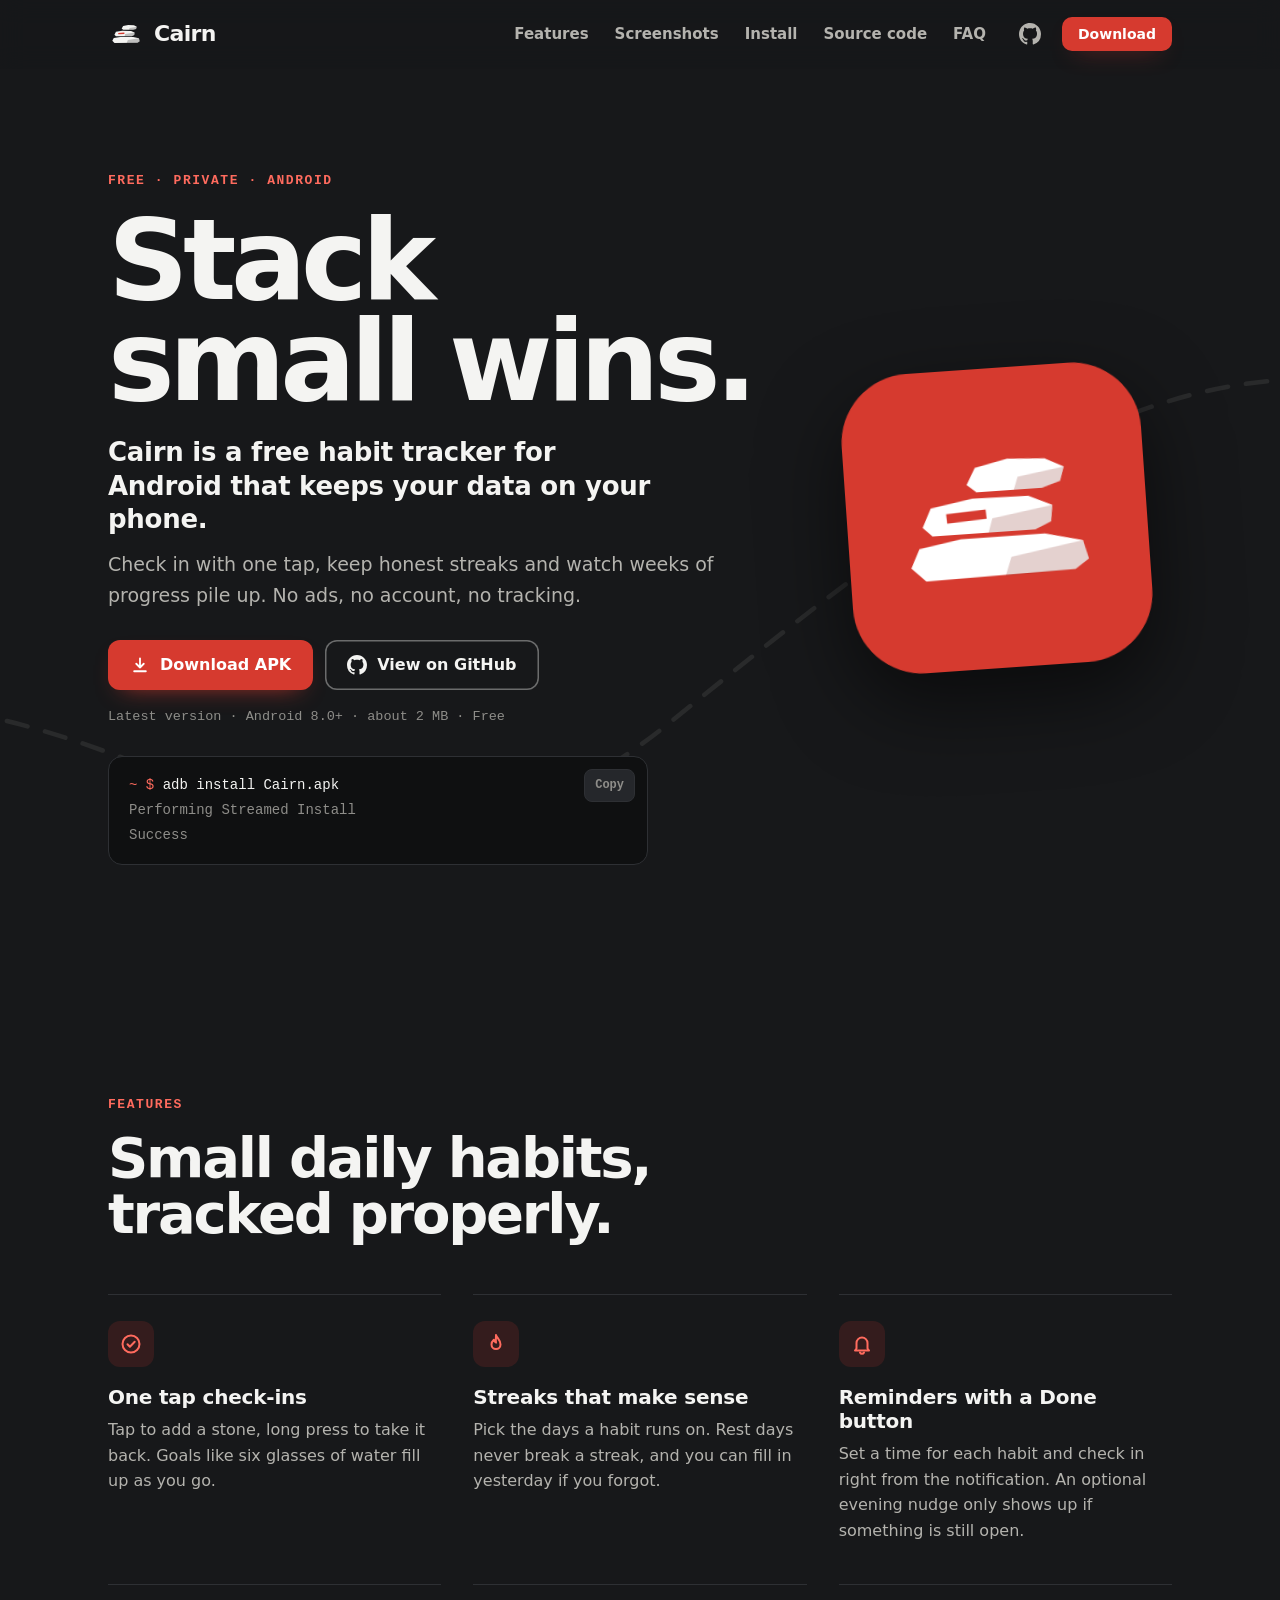
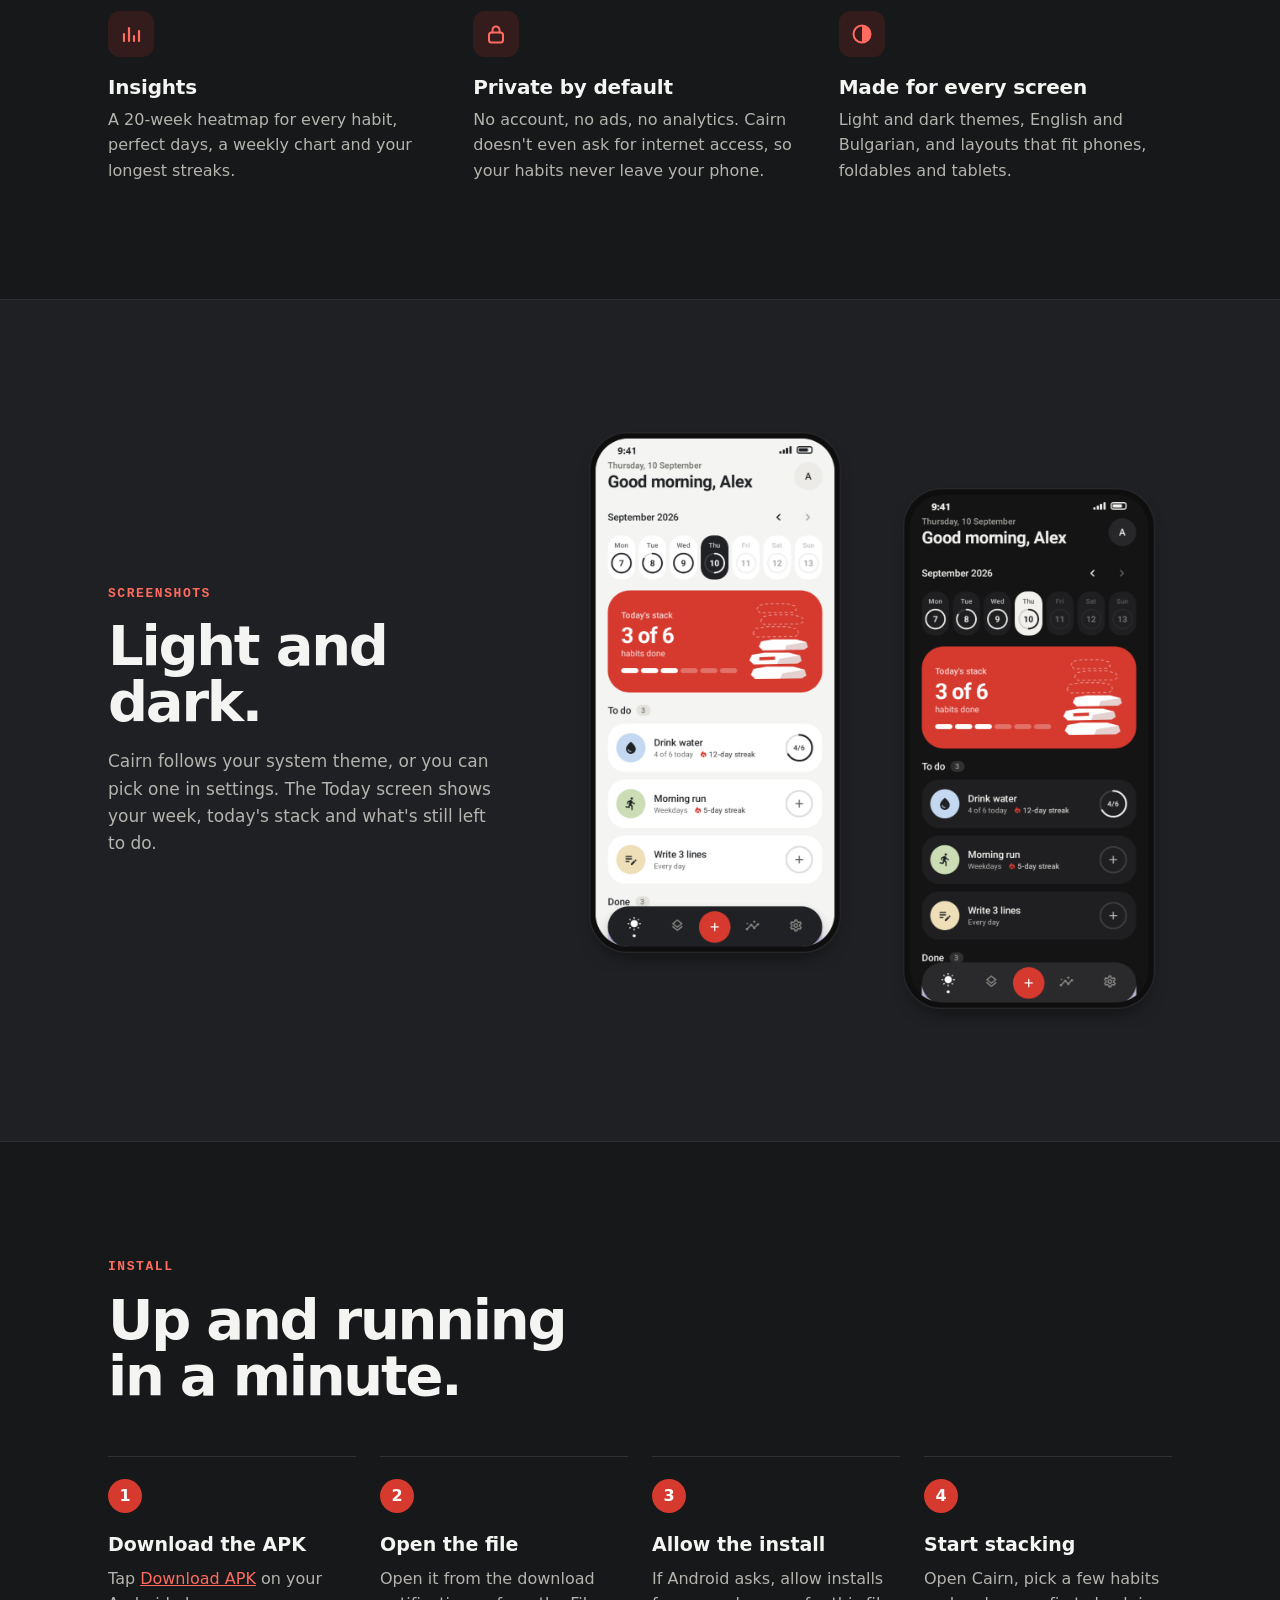
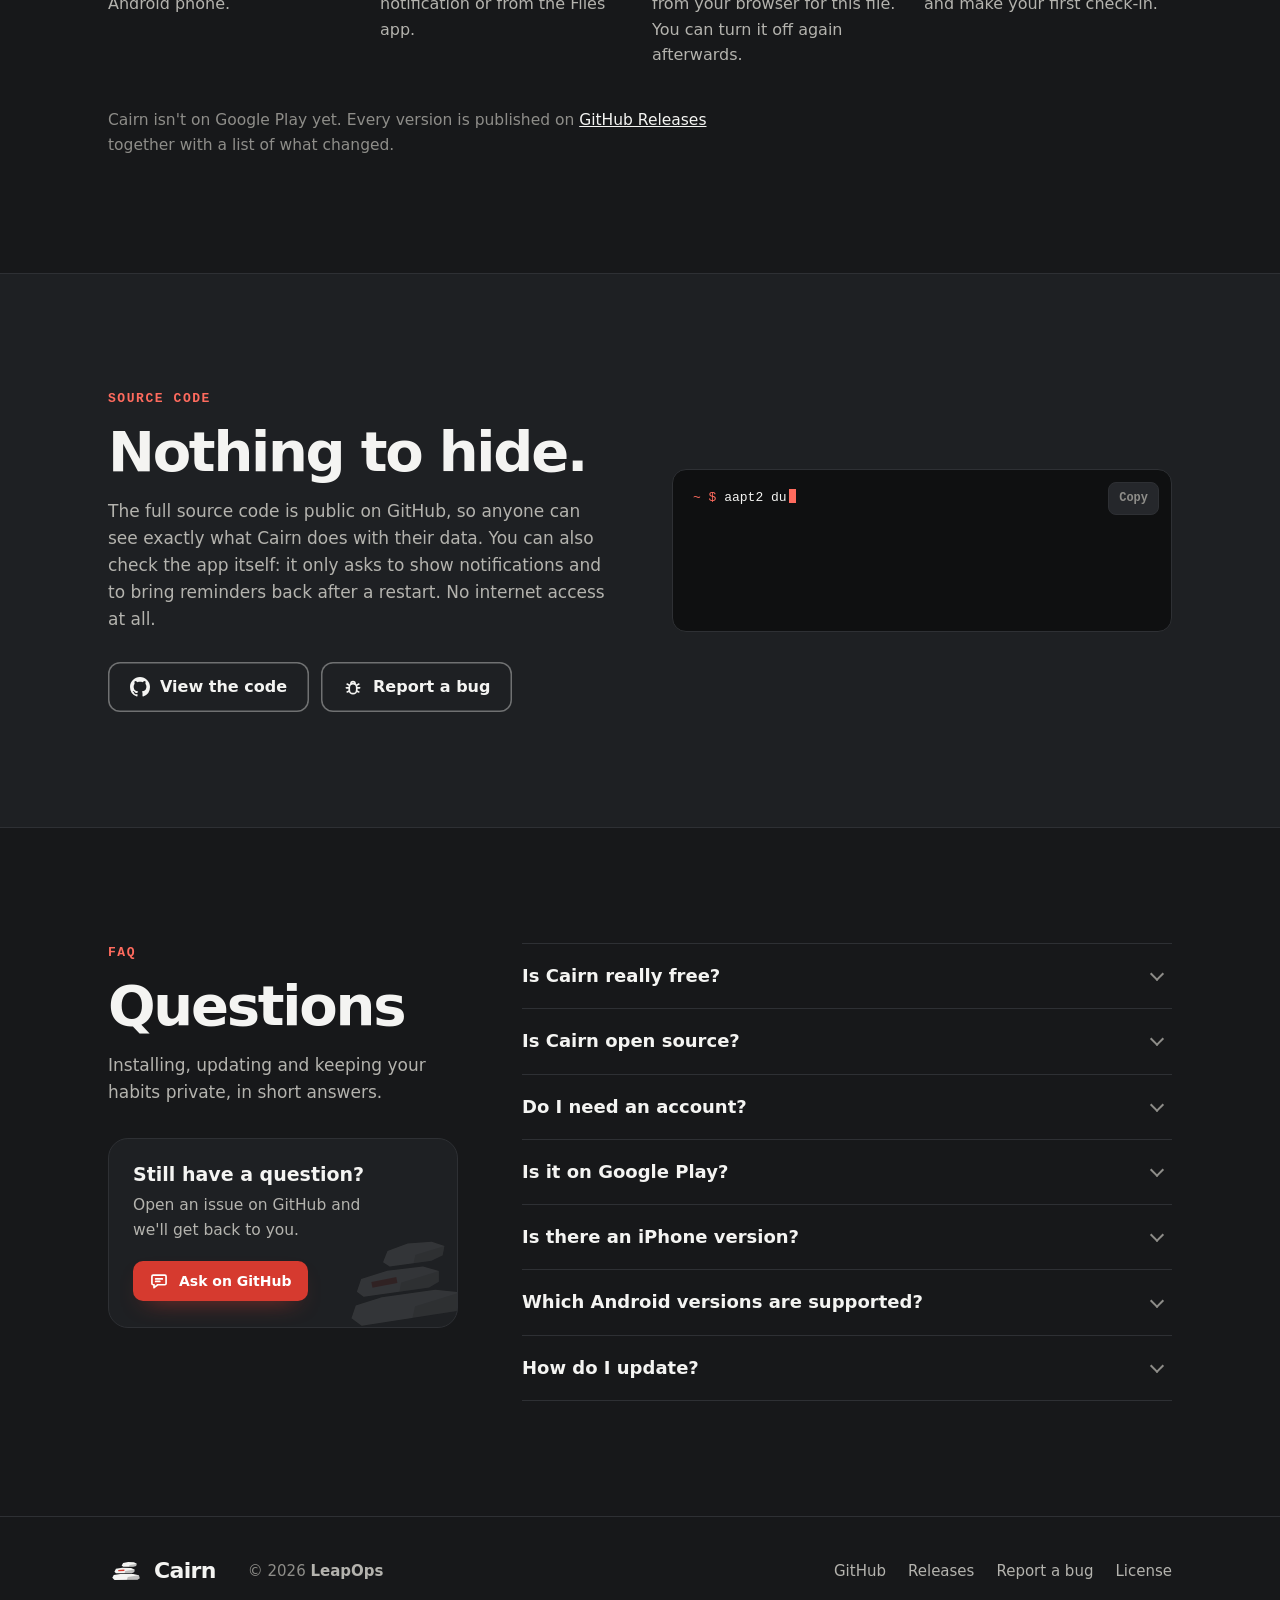
==== site/index.html @ 4644c308 "Cairn 2.0.0" ====
<!doctype html>
<html lang="en">
<head>
  <meta charset="utf-8">
  <meta name="viewport" content="width=device-width, initial-scale=1, viewport-fit=cover">
  <title>Cairn Habit Tracker - Free for Android</title>
  <meta name="application-name" content="Cairn Habit Tracker">
  <meta name="apple-mobile-web-app-title" content="Cairn">
  <meta name="description" content="Cairn is a free habit tracker for Android. One tap check-ins, honest streaks, reminders and insights. No ads, no account, works offline. Download the APK.">
  <link rel="canonical" href="https://cairn.leap-ops.com/">
  <meta name="theme-color" content="#17181A">
  <meta name="color-scheme" content="dark">
  <meta http-equiv="Content-Security-Policy" content="default-src 'self'; script-src 'self' 'sha256-Du+OJKJSbdUgz5nrHeWWINvez6XKDDU/tyj/5c2uvwo='; style-src 'self' 'unsafe-inline' https://fonts.googleapis.com; font-src https://fonts.gstatic.com; img-src 'self'; connect-src https://api.github.com; object-src 'none'; base-uri 'none'; form-action 'none'">
  <meta name="referrer" content="strict-origin-when-cross-origin">

  <meta property="og:type" content="website">
  <meta property="og:site_name" content="Cairn">
  <meta property="og:title" content="Cairn Habit Tracker - Free for Android">
  <meta property="og:description" content="One tap check-ins, honest streaks, reminders and insights. No ads, no account, works offline.">
  <meta property="og:url" content="https://cairn.leap-ops.com/">
  <meta property="og:image" content="https://cairn.leap-ops.com/assets/og.png">
  <meta property="og:image:width" content="1200">
  <meta property="og:image:height" content="630">
  <meta property="og:image:alt" content="Cairn, the free habit tracker for Android">
  <meta name="twitter:card" content="summary_large_image">

  <link rel="icon" href="assets/favicon.svg" type="image/svg+xml">
  <link rel="apple-touch-icon" href="assets/apple-touch-icon.png">

  <script>document.documentElement.classList.add('js')</script>
  <link rel="preconnect" href="https://fonts.googleapis.com">
  <link rel="preconnect" href="https://fonts.gstatic.com" crossorigin>
  <link rel="stylesheet" href="https://fonts.googleapis.com/css2?family=Overpass+Mono:wght@400;600&family=Overpass:wght@400;600;700;800;900&display=swap">
  <link rel="stylesheet" href="assets/style.css">
  <script src="assets/app.js" defer></script>

  <script type="application/ld+json">
  {
    "@context": "https://schema.org",
    "@type": "SoftwareApplication",
    "name": "Cairn",
    "description": "A free habit tracker for Android with one tap check-ins, streaks, reminders and insights. No ads, no account, works offline.",
    "applicationCategory": "LifestyleApplication",
    "operatingSystem": "Android 8.0 or later",
    "downloadUrl": "https://github.com/CodingfulAlt/Cairn/releases/latest",
    "url": "https://cairn.leap-ops.com/",
    "image": "https://cairn.leap-ops.com/assets/og.png",
    "author": { "@type": "Organization", "name": "LeapOps", "url": "https://leap-ops.com" },
    "publisher": { "@type": "Organization", "name": "LeapOps", "url": "https://leap-ops.com" },
    "offers": { "@type": "Offer", "price": "0", "priceCurrency": "USD" },
    "isAccessibleForFree": true
  }
  </script>
</head>
<body>
<a class="skip" href="#main">Skip to content</a>

<svg width="0" height="0" style="position:absolute" aria-hidden="true" focusable="false">
  <defs>
    <symbol id="mark" viewBox="0 0 100 100">
      <g transform="translate(0 -3)">
        <polygon points="12,72 16,64 34,61 70,61 86,65 88,73 82,77 18,78" fill="#F4F4F2"/>
        <polygon points="55,70 86,65 88,73 82,77 52,78" fill="#000" fill-opacity=".22"/>
        <polygon points="18,55 22,47 40,44 64,44.5 74,49 73,56 66,59 22,59" fill="#F4F4F2"/>
        <polygon points="28.41,49.95 45.38,49.06 45.59,53.05 28.62,53.94" fill="#D63A2F"/>
        <polygon points="48,53 74,49 73,56 66,59 46,59" fill="#000" fill-opacity=".22"/>
        <polygon points="38,38 42,31 56,28 72,29 80,33 78,39 70,41.5 42,41.5" fill="#F4F4F2"/>
        <polygon points="60,36 80,33 78,39 70,41.5 58,41.5" fill="#000" fill-opacity=".22"/>
      </g>
    </symbol>
    <symbol id="i-download" viewBox="0 0 24 24"><g fill="none" stroke="currentColor" stroke-width="2.2" stroke-linecap="round" stroke-linejoin="round"><path d="M12 4v11M7.5 10.5 12 15l4.5-4.5M5 19.5h14"/></g></symbol>
    <symbol id="i-github" viewBox="0 0 16 16"><path fill="currentColor" d="M8 0c4.42 0 8 3.58 8 8a8.013 8.013 0 0 1-5.45 7.59c-.4.08-.55-.17-.55-.38 0-.27.01-1.13.01-2.2 0-.75-.25-1.23-.54-1.48 1.78-.2 3.65-.88 3.65-3.95 0-.88-.31-1.59-.82-2.15.08-.2.36-1.02-.08-2.12 0 0-.67-.22-2.2.82-.64-.18-1.32-.27-2-.27-.68 0-1.36.09-2 .27-1.53-1.03-2.2-.82-2.2-.82-.44 1.1-.16 1.92-.08 2.12-.51.56-.82 1.28-.82 2.15 0 3.06 1.86 3.75 3.64 3.95-.23.2-.44.55-.51 1.07-.46.21-1.61.55-2.33-.66-.15-.24-.6-.83-1.23-.82-.67.01-.27.38.01.53.34.19.73.9.82 1.13.16.45.68 1.31 2.69.94 0 .67.01 1.3.01 1.49 0 .21-.15.45-.55.38A7.995 7.995 0 0 1 0 8c0-4.42 3.58-8 8-8Z"/></symbol>
    <symbol id="i-tap" viewBox="0 0 24 24"><g fill="none" stroke="currentColor" stroke-width="2" stroke-linecap="round" stroke-linejoin="round"><circle cx="12" cy="12" r="8.5"/><path d="m8.5 12.3 2.4 2.4 4.8-5"/></g></symbol>
    <symbol id="i-flame" viewBox="0 0 24 24"><g fill="none" stroke="currentColor" stroke-width="2" stroke-linecap="round" stroke-linejoin="round"><path d="M12 3c.8 3 4.5 4.8 4.5 9.5a4.5 4.5 0 0 1-9 0c0-2.4 1.3-3.9 2.3-4.8.2 1.5 1 2.5 2.2 2.9-.5-2.9.1-5.7 0-7.6Z"/></g></symbol>
    <symbol id="i-bell" viewBox="0 0 24 24"><g fill="none" stroke="currentColor" stroke-width="2" stroke-linecap="round" stroke-linejoin="round"><path d="M6.5 16.5V11a5.5 5.5 0 0 1 11 0v5.5l1.5 2h-14Z"/><path d="M10 20.5a2.2 2.2 0 0 0 4 0"/></g></symbol>
    <symbol id="i-chart" viewBox="0 0 24 24"><g fill="none" stroke="currentColor" stroke-width="2.2" stroke-linecap="round"><path d="M5 19v-7M10 19V6M15 19v-5M20 19V9"/></g></symbol>
    <symbol id="i-lock" viewBox="0 0 24 24"><g fill="none" stroke="currentColor" stroke-width="2" stroke-linecap="round" stroke-linejoin="round"><rect x="5" y="10.5" width="14" height="10" rx="2.5"/><path d="M8.5 10.5V8a3.5 3.5 0 0 1 7 0v2.5"/></g></symbol>
    <symbol id="i-contrast" viewBox="0 0 24 24"><circle cx="12" cy="12" r="8.5" fill="none" stroke="currentColor" stroke-width="2"/><path d="M12 3.5v17a8.5 8.5 0 0 0 0-17Z" fill="currentColor"/></symbol>
    <symbol id="i-star" viewBox="0 0 24 24"><path fill="none" stroke="currentColor" stroke-width="2" stroke-linejoin="round" d="m12 3.6 2.6 5.3 5.8.8-4.2 4.1 1 5.8L12 16.9l-5.2 2.7 1-5.8-4.2-4.1 5.8-.8Z"/></symbol>
    <symbol id="i-bug" viewBox="0 0 24 24"><g fill="none" stroke="currentColor" stroke-width="2" stroke-linecap="round" stroke-linejoin="round"><rect x="7.5" y="8" width="9" height="12" rx="4.5"/><path d="M9.5 8a2.5 2.5 0 0 1 5 0M4 13h3.5M16.5 13H20M5 18l2.6-1.3M19 18l-2.6-1.3M5 8.5l2.6 1.4M19 8.5l-2.6 1.4"/></g></symbol>
    <symbol id="i-chat" viewBox="0 0 24 24"><g fill="none" stroke="currentColor" stroke-width="2" stroke-linecap="round" stroke-linejoin="round"><path d="M5 5h14a1.5 1.5 0 0 1 1.5 1.5V15a1.5 1.5 0 0 1-1.5 1.5h-8.5L6 20v-3.5H5A1.5 1.5 0 0 1 3.5 15V6.5A1.5 1.5 0 0 1 5 5Z"/><path d="M8 9.5h8M8 12.5h5"/></g></symbol>
    <symbol id="i-stack" viewBox="0 0 24 24"><g fill="none" stroke="currentColor" stroke-width="2" stroke-linejoin="round"><rect x="9" y="3.5" width="10" height="4.5" rx="2.25"/><rect x="5.5" y="10" width="12.5" height="4.5" rx="2.25"/><rect x="3" y="16.5" width="18" height="4.5" rx="2.25"/></g></symbol>
    <symbol id="i-spark" viewBox="0 0 24 24"><g fill="none" stroke="currentColor" stroke-width="2" stroke-linecap="round" stroke-linejoin="round"><path d="M10.5 3.5 12.4 9l5.1 1.9-5.1 1.9-1.9 5.2-1.9-5.2-5.1-1.9L8.6 9Z"/><path d="M18.5 15v5M16 17.5h5"/></g></symbol>
    <symbol id="i-phone" viewBox="0 0 24 24"><g fill="none" stroke="currentColor" stroke-width="2" stroke-linecap="round" stroke-linejoin="round"><rect x="6.5" y="2.5" width="11" height="19" rx="3"/><path d="M10.5 18h3"/></g></symbol>
    <symbol id="i-code" viewBox="0 0 24 24"><g fill="none" stroke="currentColor" stroke-width="2" stroke-linecap="round" stroke-linejoin="round"><path d="m8 7.5-4.5 4.5L8 16.5M16 7.5l4.5 4.5-4.5 4.5M13.5 4.5l-3 15"/></g></symbol>
    <symbol id="i-help" viewBox="0 0 24 24"><g fill="none" stroke="currentColor" stroke-width="2" stroke-linecap="round" stroke-linejoin="round"><circle cx="12" cy="12" r="8.5"/><path d="M9.6 9.6a2.5 2.5 0 0 1 4.9.7c0 1.7-2.5 2.1-2.5 3.7M12 17h.01"/></g></symbol>
  </defs>
</svg>

<header class="top">
  <div class="wrap top-in">
    <a class="brand" href="#main" aria-label="Cairn, back to top"><svg class="brand-mark" aria-hidden="true"><use href="#mark"/></svg><span>Cairn</span></a>
    <nav class="nav" aria-label="Main">
      <a href="#features">Features</a>
      <a href="#screenshots">Screenshots</a>
      <a href="#install">Install</a>
      <a href="#source">Source code</a>
      <a href="#faq">FAQ</a>
    </nav>
    <div class="top-actions">
      <a class="icon-link" href="https://github.com/CodingfulAlt/Cairn" aria-label="Cairn on GitHub"><svg aria-hidden="true"><use href="#i-github"/></svg></a>
      <a class="btn btn-red btn-sm" href="https://github.com/CodingfulAlt/Cairn/releases/latest" data-dl>Download</a>
    </div>
  </div>
  <div class="progress" aria-hidden="true"></div>
</header>

<main id="main">
  <section class="hero" aria-labelledby="hero-title">
    <svg class="trail" viewBox="0 0 1200 600" preserveAspectRatio="xMidYMid slice" aria-hidden="true"><path d="M-40 470 C 220 300, 360 640, 620 430 S 1000 140, 1260 260"/></svg>
    <div class="wrap hero-in">
      <div class="hero-text">
        <p class="eyebrow" data-reveal>Free · Private · Android</p>
        <h1 id="hero-title" data-reveal style="--d:.08s"><span class="tagline">Stack small wins.</span> <span class="h1-sub">Cairn is a free habit tracker for Android that keeps your data on your phone.</span></h1>
        <p class="lead" data-reveal style="--d:.16s">Check in with one tap, keep honest streaks and watch weeks of progress pile up. No ads, no account, no tracking.</p>
        <div class="actions" data-reveal style="--d:.24s">
          <a class="btn btn-red" href="https://github.com/CodingfulAlt/Cairn/releases/latest" data-dl><svg aria-hidden="true"><use href="#i-download"/></svg>Download APK</a>
          <a class="btn btn-ghost" href="https://github.com/CodingfulAlt/Cairn"><svg aria-hidden="true"><use href="#i-github"/></svg>View on GitHub</a>
        </div>
        <p class="meta" data-reveal style="--d:.3s"><span data-version>Latest version</span> · Android 8.0+ · <span data-size>about 2 MB</span> · Free</p>
        <div class="term" data-reveal data-type style="--d:.36s">
          <button class="copy" type="button" data-copy>Copy</button>
          <p><span class="pr">~ $</span> <span class="cmd">adb install <span data-file>Cairn.apk</span></span></p>
          <p class="out">Performing Streamed Install</p>
          <p class="out">Success</p>
        </div>
      </div>
      <div class="hero-art" data-reveal style="--d:.12s">
        <button class="m-banner" type="button" data-stack aria-label="Stack the stones again">
          <svg class="m-trail" viewBox="0 0 400 140" preserveAspectRatio="none" aria-hidden="true"><path d="M-10 131 C 90 120, 160 138, 236 102 S 352 38, 410 54"/></svg>
          <span class="m-word">Cairn<small>Habit tracker</small></span>
          <svg class="m-stones stack-svg" viewBox="8 22 84 58" aria-hidden="true">
            <g transform="translate(0 -3)">
              <g class="slab s1">
                <polygon points="12,72 16,64 34,61 70,61 86,65 88,73 82,77 18,78" fill="#FFFFFF"/>
                <polygon points="55,70 86,65 88,73 82,77 52,78" fill="#7A1A10" fill-opacity=".2"/>
              </g>
              <g class="slab s2">
                <polygon points="18,55 22,47 40,44 64,44.5 74,49 73,56 66,59 22,59" fill="#FFFFFF"/>
                <polygon points="28.41,49.95 45.38,49.06 45.59,53.05 28.62,53.94" fill="#D63A2F"/>
                <polygon points="48,53 74,49 73,56 66,59 46,59" fill="#7A1A10" fill-opacity=".2"/>
              </g>
              <g class="slab s3">
                <polygon points="38,38 42,31 56,28 72,29 80,33 78,39 70,41.5 42,41.5" fill="#FFFFFF"/>
                <polygon points="60,36 80,33 78,39 70,41.5 58,41.5" fill="#7A1A10" fill-opacity=".2"/>
              </g>
            </g>
          </svg>
        </button>
        <div class="icon-float">
          <button class="icon-btn" type="button" data-stack aria-label="Stack the stones again">
            <svg class="app-icon stack-svg" viewBox="0 0 100 100" aria-hidden="true">
              <rect width="100" height="100" rx="23" fill="#D63A2F"/>
              <g transform="translate(11 11) scale(.78)">
                <g transform="translate(0 -3)">
                  <g class="slab s1">
                    <polygon points="12,72 16,64 34,61 70,61 86,65 88,73 82,77 18,78" fill="#FFFFFF"/>
                    <polygon points="55,70 86,65 88,73 82,77 52,78" fill="#7A1A10" fill-opacity=".2"/>
                  </g>
                  <g class="slab s2">
                    <polygon points="18,55 22,47 40,44 64,44.5 74,49 73,56 66,59 22,59" fill="#FFFFFF"/>
                    <polygon points="28.41,49.95 45.38,49.06 45.59,53.05 28.62,53.94" fill="#D63A2F"/>
                    <polygon points="48,53 74,49 73,56 66,59 46,59" fill="#7A1A10" fill-opacity=".2"/>
                  </g>
                  <g class="slab s3">
                    <polygon points="38,38 42,31 56,28 72,29 80,33 78,39 70,41.5 42,41.5" fill="#FFFFFF"/>
                    <polygon points="60,36 80,33 78,39 70,41.5 58,41.5" fill="#7A1A10" fill-opacity=".2"/>
                  </g>
                </g>
              </g>
            </svg>
          </button>
        </div>
      </div>
    </div>
  </section>

  <section class="section" id="features" aria-labelledby="features-title">
    <div class="wrap">
      <div data-reveal>
        <p class="eyebrow">Features</p>
        <h2 id="features-title">Small daily habits, tracked properly.</h2>
      </div>
      <ul class="features">
        <li data-reveal style="--d:0s"><span class="fi"><svg aria-hidden="true"><use href="#i-tap"/></svg></span><h3>One tap check-ins</h3><p>Tap to add a stone, long press to take it back. Goals like six glasses of water fill up as you go.</p></li>
        <li data-reveal style="--d:.08s"><span class="fi"><svg aria-hidden="true"><use href="#i-flame"/></svg></span><h3>Streaks that make sense</h3><p>Pick the days a habit runs on. Rest days never break a streak, and you can fill in yesterday if you forgot.</p></li>
        <li data-reveal style="--d:.16s"><span class="fi"><svg aria-hidden="true"><use href="#i-bell"/></svg></span><h3>Reminders with a Done button</h3><p>Set a time for each habit and check in right from the notification. An optional evening nudge only shows up if something is still open.</p></li>
        <li data-reveal style="--d:0s"><span class="fi"><svg aria-hidden="true"><use href="#i-chart"/></svg></span><h3>Insights</h3><p>A 20-week heatmap for every habit, perfect days, a weekly chart and your longest streaks.</p></li>
        <li data-reveal style="--d:.08s"><span class="fi"><svg aria-hidden="true"><use href="#i-lock"/></svg></span><h3>Private by default</h3><p>No account, no ads, no analytics. Cairn doesn't even ask for internet access, so your habits never leave your phone.</p></li>
        <li data-reveal style="--d:.16s"><span class="fi"><svg aria-hidden="true"><use href="#i-contrast"/></svg></span><h3>Made for every screen</h3><p>Light and dark themes, English and Bulgarian, and layouts that fit phones, foldables and tablets.</p></li>
      </ul>
    </div>
  </section>

  <section class="section band" id="screenshots" aria-labelledby="shots-title">
    <div class="wrap shots">
      <div class="shots-text" data-reveal>
        <p class="eyebrow">Screenshots</p>
        <h2 id="shots-title">Light and dark.</h2>
        <p>Cairn follows your system theme, or you can pick one in settings. The Today screen shows your week, today's stack and what's still left to do.</p>
      </div>
      <div class="shots-row">
        <figure class="shot" data-reveal style="--d:.05s"><div class="shot-float"><img src="assets/screens/today-light.png" width="680" height="1320" alt="Cairn Today screen in the light theme, with the week strip, today's progress and the habit list" loading="lazy" decoding="async"></div></figure>
        <figure class="shot" data-reveal style="--d:.18s"><div class="shot-float"><img src="assets/screens/today-dark.png" width="680" height="1320" alt="Cairn Today screen in the dark theme" loading="lazy" decoding="async"></div></figure>
      </div>
    </div>
  </section>

  <section class="section" id="install" aria-labelledby="install-title">
    <div class="wrap">
      <div data-reveal>
        <p class="eyebrow">Install</p>
        <h2 id="install-title">Up and running in a minute.</h2>
      </div>
      <ol class="steps">
        <li data-reveal style="--d:0s"><h3>Download the APK</h3><p>Tap <a href="https://github.com/CodingfulAlt/Cairn/releases/latest" data-dl>Download APK</a> on your Android phone.</p></li>
        <li data-reveal style="--d:.1s"><h3>Open the file</h3><p>Open it from the download notification or from the Files app.</p></li>
        <li data-reveal style="--d:.2s"><h3>Allow the install</h3><p>If Android asks, allow installs from your browser for this file. You can turn it off again afterwards.</p></li>
        <li data-reveal style="--d:.3s"><h3>Start stacking</h3><p>Open Cairn, pick a few habits and make your first check-in.</p></li>
      </ol>
      <p class="note" data-reveal>Cairn isn't on Google Play yet. Every version is published on <a href="https://github.com/CodingfulAlt/Cairn/releases">GitHub Releases</a> together with a list of what changed.</p>
    </div>
  </section>

  <section class="section band" id="source" aria-labelledby="os-title">
    <div class="wrap os">
      <div data-reveal>
        <p class="eyebrow">Source code</p>
        <h2 id="os-title">Nothing to hide.</h2>
        <p class="body">The full source code is public on GitHub, so anyone can see exactly what Cairn does with their data. You can also check the app itself: it only asks to show notifications and to bring reminders back after a restart. No internet access at all.</p>
        <div class="actions">
          <a class="btn btn-ghost" href="https://github.com/CodingfulAlt/Cairn"><svg aria-hidden="true"><use href="#i-github"/></svg>View the code</a>
          <a class="btn btn-ghost" href="https://github.com/CodingfulAlt/Cairn/issues"><svg aria-hidden="true"><use href="#i-bug"/></svg>Report a bug</a>
        </div>
      </div>
      <div class="term" data-reveal data-type style="--d:.12s">
        <button class="copy" type="button" data-copy>Copy</button>
        <p><span class="pr">~ $</span> <span class="cmd">aapt2 dump permissions <span data-file>Cairn.apk</span> | grep android.permission</span></p>
        <p class="out">uses-permission: name='android.permission.POST_NOTIFICATIONS'</p>
        <p class="out">uses-permission: name='android.permission.RECEIVE_BOOT_COMPLETED'</p>
      </div>
    </div>
  </section>

  <section class="section" id="faq" aria-labelledby="faq-title">
    <div class="wrap faq">
      <div class="faq-side" data-reveal>
        <p class="eyebrow">FAQ</p>
        <h2 id="faq-title">Questions</h2>
        <p class="faq-lead">Installing, updating and keeping your habits private, in short answers.</p>
        <div class="ask">
          <svg class="ask-mark" aria-hidden="true"><use href="#mark"/></svg>
          <h3>Still have a question?</h3>
          <p>Open an issue on GitHub and we'll get back to you.</p>
          <a class="btn btn-red btn-sm" href="https://github.com/CodingfulAlt/Cairn/issues/new"><svg aria-hidden="true"><use href="#i-chat"/></svg>Ask on GitHub</a>
        </div>
      </div>
      <div class="faq-list">
        <details data-reveal style="--d:0s"><summary>Is Cairn really free?</summary><div class="faq-a"><p>Yes. There are no ads, no in-app purchases and no subscription.</p></div></details>
        <details data-reveal style="--d:.03s"><summary>Is Cairn open source?</summary><div class="faq-a"><p>Cairn is source available. The full code is public on GitHub so anyone can read and check it, but the license doesn't allow copying, changing or republishing it. The app itself is free for everyone.</p></div></details>
        <details data-reveal style="--d:.05s"><summary>Do I need an account?</summary><div class="faq-a"><p>No. Cairn works offline and keeps your habits and history on your phone. Nothing is sent anywhere.</p></div></details>
        <details data-reveal style="--d:.1s"><summary>Is it on Google Play?</summary><div class="faq-a"><p>Not yet. Download the APK from this page or from GitHub Releases, where every version is published.</p></div></details>
        <details data-reveal style="--d:.15s"><summary>Is there an iPhone version?</summary><div class="faq-a"><p>No. Cairn is Android only for now.</p></div></details>
        <details data-reveal style="--d:.2s"><summary>Which Android versions are supported?</summary><div class="faq-a"><p>Android 8.0 (Oreo) and newer, on phones, foldables and tablets.</p></div></details>
        <details data-reveal style="--d:.25s"><summary>How do I update?</summary><div class="faq-a"><p>Download the newest APK and install it over the current one. Your habits and history stay on the phone.</p></div></details>
      </div>
    </div>
  </section>
</main>

<footer class="foot">
  <div class="wrap foot-in">
    <a class="brand" href="#main" aria-label="Cairn, back to top"><svg class="brand-mark" aria-hidden="true"><use href="#mark"/></svg><span>Cairn</span></a>
    <p class="foot-by">© 2026 <a href="https://leap-ops.com">LeapOps</a></p>
    <nav class="foot-links" aria-label="Footer">
      <a href="https://github.com/CodingfulAlt/Cairn">GitHub</a>
      <a href="https://github.com/CodingfulAlt/Cairn/releases">Releases</a>
      <a href="https://github.com/CodingfulAlt/Cairn/issues">Report a bug</a>
      <a href="https://github.com/CodingfulAlt/Cairn/blob/main/LICENSE">License</a>
    </nav>
  </div>
</footer>

<nav class="dock" aria-label="Sections">
  <span class="dock-pill" aria-hidden="true"></span>
  <a href="#main" aria-label="Top" title="Top"><svg aria-hidden="true"><use href="#i-stack"/></svg></a>
  <a href="#features" aria-label="Features" title="Features"><svg aria-hidden="true"><use href="#i-spark"/></svg></a>
  <a href="#screenshots" aria-label="Screenshots" title="Screenshots"><svg aria-hidden="true"><use href="#i-phone"/></svg></a>
  <a href="#install" aria-label="Install" title="Install"><svg aria-hidden="true"><use href="#i-download"/></svg></a>
  <a href="#source" aria-label="Source code" title="Source code"><svg aria-hidden="true"><use href="#i-code"/></svg></a>
  <a href="#faq" aria-label="FAQ" title="FAQ"><svg aria-hidden="true"><use href="#i-help"/></svg></a>
</nav>
</body>
</html>
---- site/assets/style.css ----
:root {
  --bg: #17181A;
  --bg-2: #1E2023;
  --surface: #25272B;
  --line: #2E3034;
  --text: #F4F4F2;
  --muted: #B4B3AE;
  --dim: #8E8D89;
  --red: #D63A2F;
  --red-hover: #E5483C;
  --red-text: #FF6B5E;
  --red-tint: rgba(214, 58, 47, .15);
  --font: "Overpass", system-ui, -apple-system, "Segoe UI", Roboto, sans-serif;
  --mono: "Overpass Mono", ui-monospace, "SFMono-Regular", Consolas, monospace;
  --gut: clamp(20px, 5vw, 48px);
  --ease: cubic-bezier(.2, .8, .2, 1);
  --ease-back: cubic-bezier(.34, 1.56, .64, 1);
  color-scheme: dark;
}

*, *::before, *::after { box-sizing: border-box; }
html { scroll-behavior: smooth; scroll-padding-top: 84px; -webkit-text-size-adjust: 100%; }
body { margin: 0; background: var(--bg); color: var(--text); font-family: var(--font); font-size: 17px; line-height: 1.6; -webkit-font-smoothing: antialiased; }
img, svg { display: block; max-width: 100%; }
a { color: inherit; }
h1, h2, h3, p { margin: 0; }
button { font: inherit; color: inherit; }
::selection { background: var(--red); color: #FFFFFF; }
:focus-visible { outline: 2px solid var(--red-text); outline-offset: 3px; border-radius: 6px; }
.wrap { max-width: 1160px; margin: 0 auto; padding-inline: var(--gut); }
.skip { position: absolute; left: -9999px; top: 12px; z-index: 20; background: var(--text); color: var(--bg); padding: 8px 14px; border-radius: 8px; }
.skip:focus { left: 12px; }

/* reveal on scroll, only while the script is running */
.js [data-reveal] { opacity: 0; transform: translateY(28px); transition: opacity .8s var(--ease), transform .8s var(--ease); transition-delay: var(--d, 0s); }
.js [data-reveal].in { opacity: 1; transform: none; }

/* header */
.top { position: sticky; top: 0; z-index: 10; background: rgba(23, 24, 26, .78); -webkit-backdrop-filter: blur(12px); backdrop-filter: blur(12px); border-bottom: 1px solid transparent; transition: background-color .3s, border-color .3s, box-shadow .3s; }
.top.scrolled { background: rgba(23, 24, 26, .92); border-color: var(--line); box-shadow: 0 14px 30px -22px rgba(0, 0, 0, .9); }
.top-in { display: flex; align-items: center; gap: 24px; height: 68px; }
.progress { position: absolute; left: 0; bottom: -1px; width: 100%; height: 2px; background: var(--red); transform: scaleX(0); transform-origin: 0 50%; }
.brand { display: inline-flex; align-items: center; gap: 10px; text-decoration: none; font-weight: 900; font-size: 22px; letter-spacing: -.03em; line-height: 1; }
.brand-mark { width: 36px; height: 36px; transition: transform .4s var(--ease-back); }
.brand:hover .brand-mark { transform: rotate(-8deg) scale(1.08); }
.nav { display: flex; gap: 26px; margin-left: auto; font-size: 15px; font-weight: 600; }
.nav a { position: relative; text-decoration: none; color: var(--muted); padding-block: 6px; transition: color .2s; }
.nav a::after { content: ""; position: absolute; left: 0; right: 0; bottom: 0; height: 2px; border-radius: 2px; background: var(--red); transform: scaleX(0); transition: transform .35s var(--ease); }
.nav a:hover, .nav a.active { color: var(--text); }
.nav a.active::after { transform: scaleX(1); }
.top-actions { display: flex; align-items: center; gap: 12px; }
.icon-link { display: grid; place-items: center; width: 40px; height: 40px; border-radius: 10px; color: var(--muted); transition: color .2s, background-color .2s, transform .2s; }
.icon-link:hover { color: var(--text); background: var(--surface); transform: translateY(-1px); }
.icon-link svg { width: 22px; height: 22px; }
@media (max-width: 900px) { .nav { display: none; } .top-actions { margin-left: auto; } }

/* buttons */
.actions { display: flex; flex-wrap: wrap; gap: 12px; }
.btn { display: inline-flex; align-items: center; gap: 10px; font-weight: 700; font-size: 16px; line-height: 1; padding: 15px 22px; border-radius: 12px; text-decoration: none; transition: background-color .2s, box-shadow .2s, transform .2s var(--ease); }
.btn:hover { transform: translateY(-2px); }
.btn:active { transform: translateY(0) scale(.97); }
.btn svg { width: 20px; height: 20px; flex: none; transition: transform .3s var(--ease-back); }
.btn-red { background: var(--red); color: #FFFFFF; box-shadow: 0 10px 24px -14px rgba(214, 58, 47, .9); }
.btn-red:hover { background: var(--red-hover); box-shadow: 0 16px 30px -14px rgba(214, 58, 47, .95); }
.btn-red:hover svg { transform: translateY(2px); }
.btn-ghost { box-shadow: inset 0 0 0 1.5px rgba(244, 244, 242, .38); color: var(--text); }
.btn-ghost:hover { box-shadow: inset 0 0 0 1.5px var(--text); background: rgba(244, 244, 242, .04); }
.btn-ghost:hover svg { transform: rotate(-10deg) scale(1.1); }
.btn-sm { padding: 10px 16px; font-size: 14px; border-radius: 10px; }

.eyebrow { font-family: var(--mono); font-size: 13px; font-weight: 600; letter-spacing: .12em; text-transform: uppercase; color: var(--red-text); }

/* hero */
.hero { position: relative; overflow: hidden; padding-block: clamp(48px, 8vw, 104px) clamp(64px, 9vw, 120px); }
.trail { position: absolute; inset: 0; width: 100%; height: 100%; pointer-events: none; }
.trail path { fill: none; stroke: var(--text); stroke-opacity: .08; stroke-width: 3; stroke-dasharray: 14 12; stroke-linecap: round; animation: march 30s linear infinite; }
@keyframes march { to { stroke-dashoffset: -520; } }
.hero-in { position: relative; display: grid; grid-template-columns: minmax(0, 1.3fr) minmax(0, .7fr); gap: clamp(32px, 5vw, 72px); align-items: center; }
.hero-in > * { min-width: 0; }
.hero h1 { margin-top: 18px; }
.tagline { display: block; font-size: clamp(52px, 9vw, 112px); font-weight: 900; line-height: .9; letter-spacing: -.05em; text-wrap: balance; }
.h1-sub { display: block; margin-top: 24px; font-size: clamp(20px, 2.2vw, 26px); font-weight: 700; line-height: 1.3; letter-spacing: -.01em; max-width: 30ch; }
.lead { margin-top: 12px; font-size: clamp(17px, 1.6vw, 19px); color: var(--muted); max-width: 52ch; }
.hero .actions { margin-top: 30px; }
.meta { margin-top: 16px; font-family: var(--mono); font-size: 13.5px; color: var(--dim); }

.hero-art { display: grid; place-items: center; }
.icon-float { animation: float 6s ease-in-out 1.6s infinite; }
.icon-btn { display: block; padding: 0; border: 0; background: none; cursor: pointer; border-radius: 26%; transform: perspective(900px) rotateX(var(--rx, 0deg)) rotateY(var(--ry, 0deg)); transition: transform .5s var(--ease); }
.icon-btn:active { transform: perspective(900px) scale(.97); }
.app-icon { width: min(100%, 320px); height: auto; transform: rotate(-4deg); filter: drop-shadow(0 30px 40px rgba(0, 0, 0, .55)); transition: transform .5s var(--ease-back); }
.icon-btn:hover .app-icon { transform: rotate(0deg) scale(1.03); }
.stack-svg.play .slab { animation: drop .9s var(--ease-back) both; }
.stack-svg.play .s1 { animation-delay: .25s; }
.stack-svg.play .s2 { animation-delay: .5s; }
.stack-svg.play .s3 { animation-delay: .75s; }
@keyframes drop { from { opacity: 0; transform: translateY(-18px); } to { opacity: 1; transform: none; } }
@keyframes float { 50% { transform: translateY(-10px); } }

/* on phones the square icon becomes a wide banner */
.m-banner { display: none; }
@media (max-width: 860px) {
  .hero-in { grid-template-columns: 1fr; }
  .hero-art { order: -1; justify-items: stretch; }
  .icon-float { display: none; }
  .m-banner { position: relative; display: flex; align-items: center; justify-content: space-between; gap: 12px; width: 100%; height: 136px; padding: 0 14px 0 24px; border: 0; border-radius: 24px; background: var(--red); color: #FFFFFF; text-align: left; overflow: hidden; cursor: pointer; box-shadow: 0 26px 44px -26px rgba(214, 58, 47, .9); transition: transform .25s var(--ease); -webkit-tap-highlight-color: transparent; }
  .m-banner:active { transform: scale(.98); }
  .m-trail { position: absolute; inset: 0; width: 100%; height: 100%; }
  .m-trail path { fill: none; stroke: #FFFFFF; stroke-opacity: .22; stroke-width: 2.5; stroke-dasharray: 10 9; stroke-linecap: round; vector-effect: non-scaling-stroke; animation: march 30s linear infinite; }
  .m-word { position: relative; font-weight: 900; font-size: 46px; line-height: .9; letter-spacing: -.045em; }
  .m-word small { display: block; margin-top: 10px; font-family: var(--mono); font-size: 11.5px; font-weight: 600; line-height: 1.3; letter-spacing: .14em; text-transform: uppercase; white-space: nowrap; opacity: .85; }
  .m-stones { position: relative; flex: none; width: 132px; height: 92px; filter: drop-shadow(0 10px 12px rgba(122, 26, 16, .35)); }
}
@media (max-width: 360px) {
  .m-word { font-size: 38px; }
  .m-stones { width: 108px; height: 76px; }
}

/* terminals */
.term { position: relative; margin-top: 28px; background: #0F1011; border: 1px solid var(--line); border-radius: 14px; padding: 16px 84px 16px 20px; font-family: var(--mono); font-size: 14px; line-height: 1.8; max-width: 540px; overflow-x: auto; }
.term p { white-space: nowrap; }
.term .pr { color: var(--red-text); }
.term .out { color: var(--dim); }
.js .term[data-type]:not(.done) .cmd:not(.on), .js .term[data-type]:not(.done) .out:not(.on) { visibility: hidden; }
.term .out.on { animation: fade-in .4s var(--ease) both; }
.cmd.typing::after { content: ""; display: inline-block; width: .55em; height: 1.05em; margin-left: 2px; vertical-align: -.18em; background: var(--red-text); animation: blink 1s steps(1) infinite; }
@keyframes blink { 50% { opacity: 0; } }
@keyframes fade-in { from { opacity: 0; transform: translateX(-6px); } to { opacity: 1; transform: none; } }
.copy { position: absolute; top: 12px; right: 12px; font-family: var(--mono); font-size: 12px; font-weight: 600; color: var(--dim); background: var(--surface); border: 1px solid var(--line); border-radius: 8px; padding: 5px 10px; cursor: pointer; transition: color .2s, border-color .2s, background-color .2s; }
.copy:hover { color: var(--text); border-color: var(--dim); }
.copy.ok { color: #FFFFFF; background: var(--red); border-color: var(--red); }

/* sections */
.section { padding-block: clamp(64px, 9vw, 120px); }
.band { background: var(--bg-2); border-block: 1px solid var(--line); }
.section h2 { margin-top: 14px; font-size: clamp(34px, 5vw, 56px); font-weight: 900; line-height: 1; letter-spacing: -.04em; max-width: 18ch; text-wrap: balance; }

.features { list-style: none; margin: 52px 0 0; padding: 0; display: grid; grid-template-columns: repeat(3, minmax(0, 1fr)); gap: 40px 32px; }
.features li { border-top: 1px solid var(--line); padding-top: 26px; }
.fi { display: grid; place-items: center; width: 46px; height: 46px; border-radius: 12px; background: var(--red-tint); color: var(--red-text); transition: transform .45s var(--ease-back), background-color .3s, color .3s; }
.fi svg { width: 24px; height: 24px; }
.features li:hover .fi { transform: translateY(-4px) rotate(-8deg); background: var(--red); color: #FFFFFF; }
.features h3 { margin-top: 18px; font-size: 20px; font-weight: 800; line-height: 1.2; letter-spacing: -.01em; }
.features p { margin-top: 8px; color: var(--muted); font-size: 16px; }
@media (max-width: 980px) { .features { grid-template-columns: repeat(2, minmax(0, 1fr)); } }
@media (max-width: 620px) { .features { grid-template-columns: 1fr; } }

.shots { display: grid; grid-template-columns: minmax(0, .8fr) minmax(0, 1.2fr); gap: clamp(32px, 5vw, 64px); align-items: center; }
.shots-text p:not(.eyebrow) { margin-top: 18px; color: var(--muted); max-width: 42ch; }
.shots-row { display: flex; justify-content: center; gap: clamp(8px, 3vw, 28px); }
/* figure stays put (hover target), inner div floats, img tilts and lifts */
.shot { position: relative; margin: 0; width: min(48%, 300px); }
.shot:last-child { margin-top: 56px; }
.shot-float { animation: float 7s ease-in-out infinite; }
.shot:last-child .shot-float { animation-delay: -3.5s; }
.shot img { width: 100%; height: auto; transform: perspective(1100px) rotateX(var(--rx, 0deg)) rotateY(var(--ry, 0deg)) translateY(var(--lift, 0px)) scale(var(--s, 1)); transition: transform .45s var(--ease), opacity .4s, filter .4s; }
.shot.is-active { z-index: 2; }
.shot.is-active .shot-float { animation-play-state: paused; }
.shot.is-active img { --lift: -14px; --s: 1.05; }
.shots-row.has-active .shot:not(.is-active) img { --s: .95; opacity: .55; filter: saturate(.6); }
@media (max-width: 860px) { .shots { grid-template-columns: 1fr; } }

.steps { list-style: none; margin: 52px 0 0; padding: 0; display: grid; grid-template-columns: repeat(4, minmax(0, 1fr)); gap: 32px 24px; counter-reset: step; }
.steps li { counter-increment: step; border-top: 1px solid var(--line); padding-top: 22px; }
.steps li::before { content: counter(step); display: grid; place-items: center; width: 34px; height: 34px; border-radius: 50%; background: var(--red); color: #FFFFFF; font-weight: 800; font-size: 16px; line-height: 1; }
.js .steps li.in::before { animation: pop .6s var(--ease-back) both; animation-delay: calc(var(--d, 0s) + .2s); }
@keyframes pop { from { transform: scale(.3); opacity: 0; } to { transform: none; opacity: 1; } }
.steps h3 { margin-top: 16px; font-size: 19px; font-weight: 800; }
.steps p { margin-top: 6px; color: var(--muted); font-size: 16px; }
.steps a { color: var(--red-text); }
@media (max-width: 980px) { .steps { grid-template-columns: repeat(2, minmax(0, 1fr)); } }
@media (max-width: 560px) { .steps { grid-template-columns: 1fr; } }
.note { margin-top: 40px; color: var(--dim); font-size: 15.5px; max-width: 64ch; }
.note a { color: var(--text); }

.os { display: grid; grid-template-columns: minmax(0, 1fr) minmax(0, 1fr); gap: clamp(32px, 5vw, 64px); align-items: center; }
.os .body { margin-top: 18px; color: var(--muted); max-width: 46ch; }
.os .actions { margin-top: 28px; }
.os .term { margin-top: 0; max-width: none; font-size: 13px; overflow-x: hidden; }
.os .term p { white-space: normal; overflow-wrap: anywhere; }
.os .term p + p { margin-top: 6px; }
@media (max-width: 860px) { .os { grid-template-columns: 1fr; } }

.faq { display: grid; grid-template-columns: minmax(0, .7fr) minmax(0, 1.3fr); gap: clamp(28px, 5vw, 64px); align-items: start; }
.faq-side { position: sticky; top: 100px; }
.faq-lead { margin-top: 18px; color: var(--muted); max-width: 32ch; }
.ask { position: relative; margin-top: 32px; padding: 24px 24px 26px; max-width: 360px; border-radius: 20px; background: var(--bg-2); border: 1px solid var(--line); overflow: hidden; transition: border-color .3s, transform .4s var(--ease); }
.ask:hover { border-color: rgba(255, 107, 94, .4); transform: translateY(-3px); }
.ask-mark { position: absolute; right: -22px; bottom: -30px; width: 150px; height: 150px; opacity: .1; transform: rotate(-8deg); transition: transform .6s var(--ease-back), opacity .4s; pointer-events: none; }
.ask:hover .ask-mark { opacity: .18; transform: rotate(0deg) translateY(-6px); }
.ask h3 { position: relative; font-size: 19px; font-weight: 800; line-height: 1.25; }
.ask p { position: relative; margin-top: 6px; color: var(--muted); font-size: 15.5px; max-width: 26ch; }
.ask .btn { position: relative; margin-top: 18px; }
.faq-list { border-top: 1px solid var(--line); }
.faq details { border-bottom: 1px solid var(--line); }
.faq summary { position: relative; cursor: pointer; list-style: none; padding: 20px 44px 20px 0; font-weight: 700; font-size: 18px; line-height: 1.35; transition: color .2s; }
.faq summary::-webkit-details-marker { display: none; }
.faq summary:hover { color: var(--red-text); }
.faq summary::after { content: ""; position: absolute; right: 10px; top: 50%; width: 10px; height: 10px; border-right: 2px solid var(--dim); border-bottom: 2px solid var(--dim); transform: translateY(-70%) rotate(45deg); transition: transform .35s var(--ease), border-color .2s; }
.faq summary:hover::after { border-color: var(--red-text); }
.faq details[open]:not(.closing) summary::after { transform: translateY(-30%) rotate(-135deg); }
.faq-a { overflow: hidden; }
.faq-a p { padding-bottom: 20px; color: var(--muted); max-width: 60ch; }
@media (max-width: 860px) { .faq { grid-template-columns: 1fr; } .faq-side { position: static; } .ask { max-width: none; } }

/* bottom dock for quick jumps on phones */
.dock { display: none; }
@media (max-width: 900px) {
  .dock { position: fixed; left: 50%; bottom: calc(14px + env(safe-area-inset-bottom)); z-index: 30; display: flex; gap: 2px; padding: 6px; border-radius: 24px; background: rgba(30, 32, 35, .88); -webkit-backdrop-filter: blur(14px); backdrop-filter: blur(14px); border: 1px solid rgba(255, 255, 255, .08); box-shadow: 0 20px 44px -16px rgba(0, 0, 0, .9); transform: translateX(-50%); animation: dock-in .7s var(--ease) .4s both; }
  .dock a { position: relative; z-index: 1; display: grid; place-items: center; width: 48px; height: 46px; border-radius: 18px; color: var(--dim); transition: color .25s; -webkit-tap-highlight-color: transparent; }
  .dock a svg { width: 23px; height: 23px; transition: transform .4s var(--ease-back); }
  .dock a:active svg { transform: scale(.88); }
  .dock a.active { color: var(--red-text); }
  .dock a.active svg { transform: translateY(-3px); }
  .dock-pill { position: absolute; top: 6px; left: 0; width: 48px; height: 46px; border-radius: 18px; background: var(--red-tint); box-shadow: inset 0 0 0 1px rgba(255, 107, 94, .32), 0 0 22px -2px rgba(214, 58, 47, .45); opacity: 0; transform: translateX(var(--x, 6px)); transition: transform .5s var(--ease-back), opacity .3s; }
  .dock-pill::after { content: ""; position: absolute; left: 50%; bottom: 5px; width: 4px; height: 4px; margin-left: -2px; border-radius: 50%; background: var(--red-text); }
  .dock.ready .dock-pill { opacity: 1; }
}
@keyframes dock-in { from { opacity: 0; transform: translate(-50%, 130%); } to { opacity: 1; transform: translateX(-50%); } }

/* footer */
.foot { border-top: 1px solid var(--line); padding-block: 36px; }
.foot-in { display: flex; flex-wrap: wrap; align-items: center; gap: 16px 32px; }
.foot-by { color: var(--dim); font-size: 15px; }
.foot-by a { color: var(--muted); font-weight: 700; text-decoration: none; transition: color .2s; }
.foot-by a:hover { color: var(--red-text); }
.foot-links { display: flex; flex-wrap: wrap; gap: 8px 22px; margin-left: auto; font-size: 15px; }
.foot-links a { color: var(--muted); text-decoration: none; transition: color .2s; }
.foot-links a:hover { color: var(--text); }
@media (max-width: 620px) { .foot-links { margin-left: 0; } }
/* leave room so the phone dock never covers the footer */
@media (max-width: 900px) { .foot { padding-bottom: calc(112px + env(safe-area-inset-bottom)); } }

/* 404 */
.lost { min-height: 100vh; display: grid; place-items: center; text-align: center; padding: var(--gut); }
.lost .brand-mark { width: 96px; height: 96px; margin: 0 auto; }
.lost h1 { margin-top: 24px; font-size: clamp(36px, 6vw, 64px); font-weight: 900; letter-spacing: -.04em; line-height: 1; }
.lost p { margin-top: 14px; color: var(--muted); }
.lost .actions { justify-content: center; margin-top: 28px; }

@media (prefers-reduced-motion: reduce) {
  html { scroll-behavior: auto; }
  *, *::before, *::after { animation: none !important; transition: none !important; }
  .js [data-reveal] { opacity: 1; transform: none; }
}
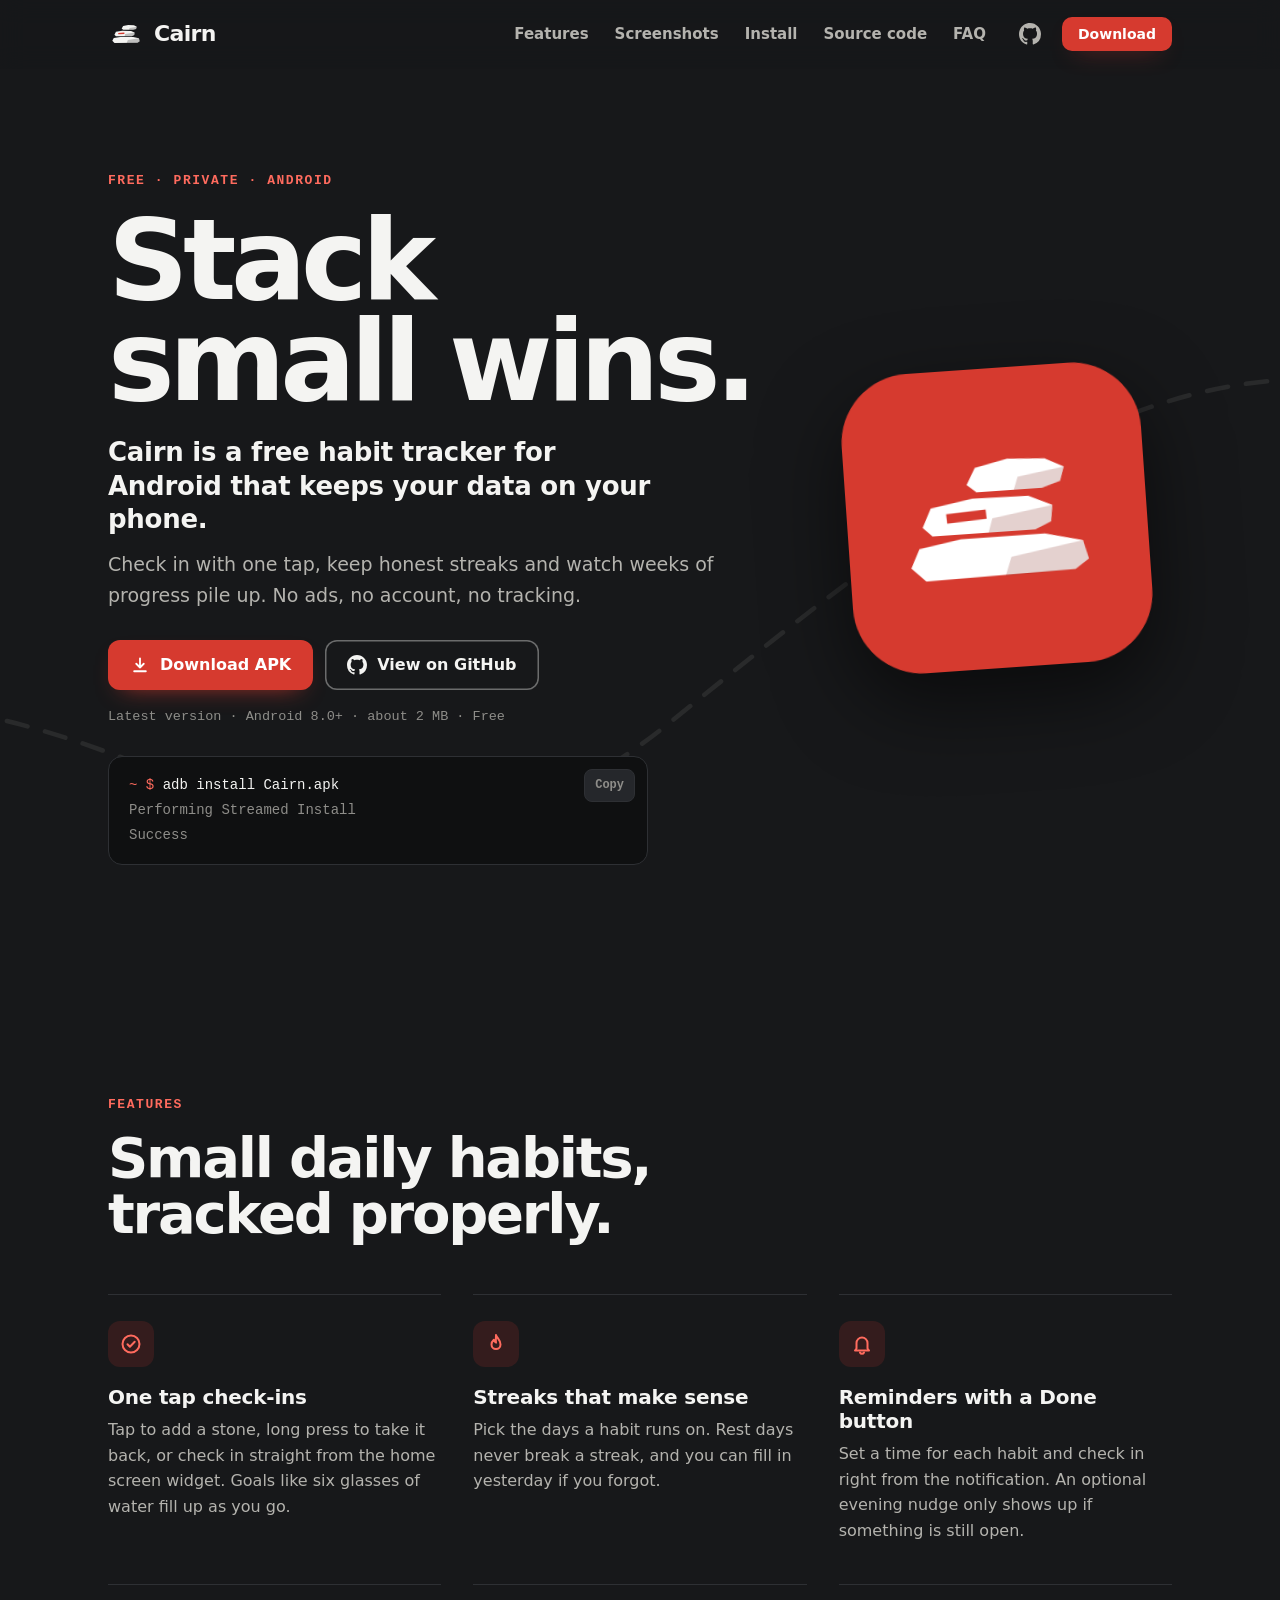
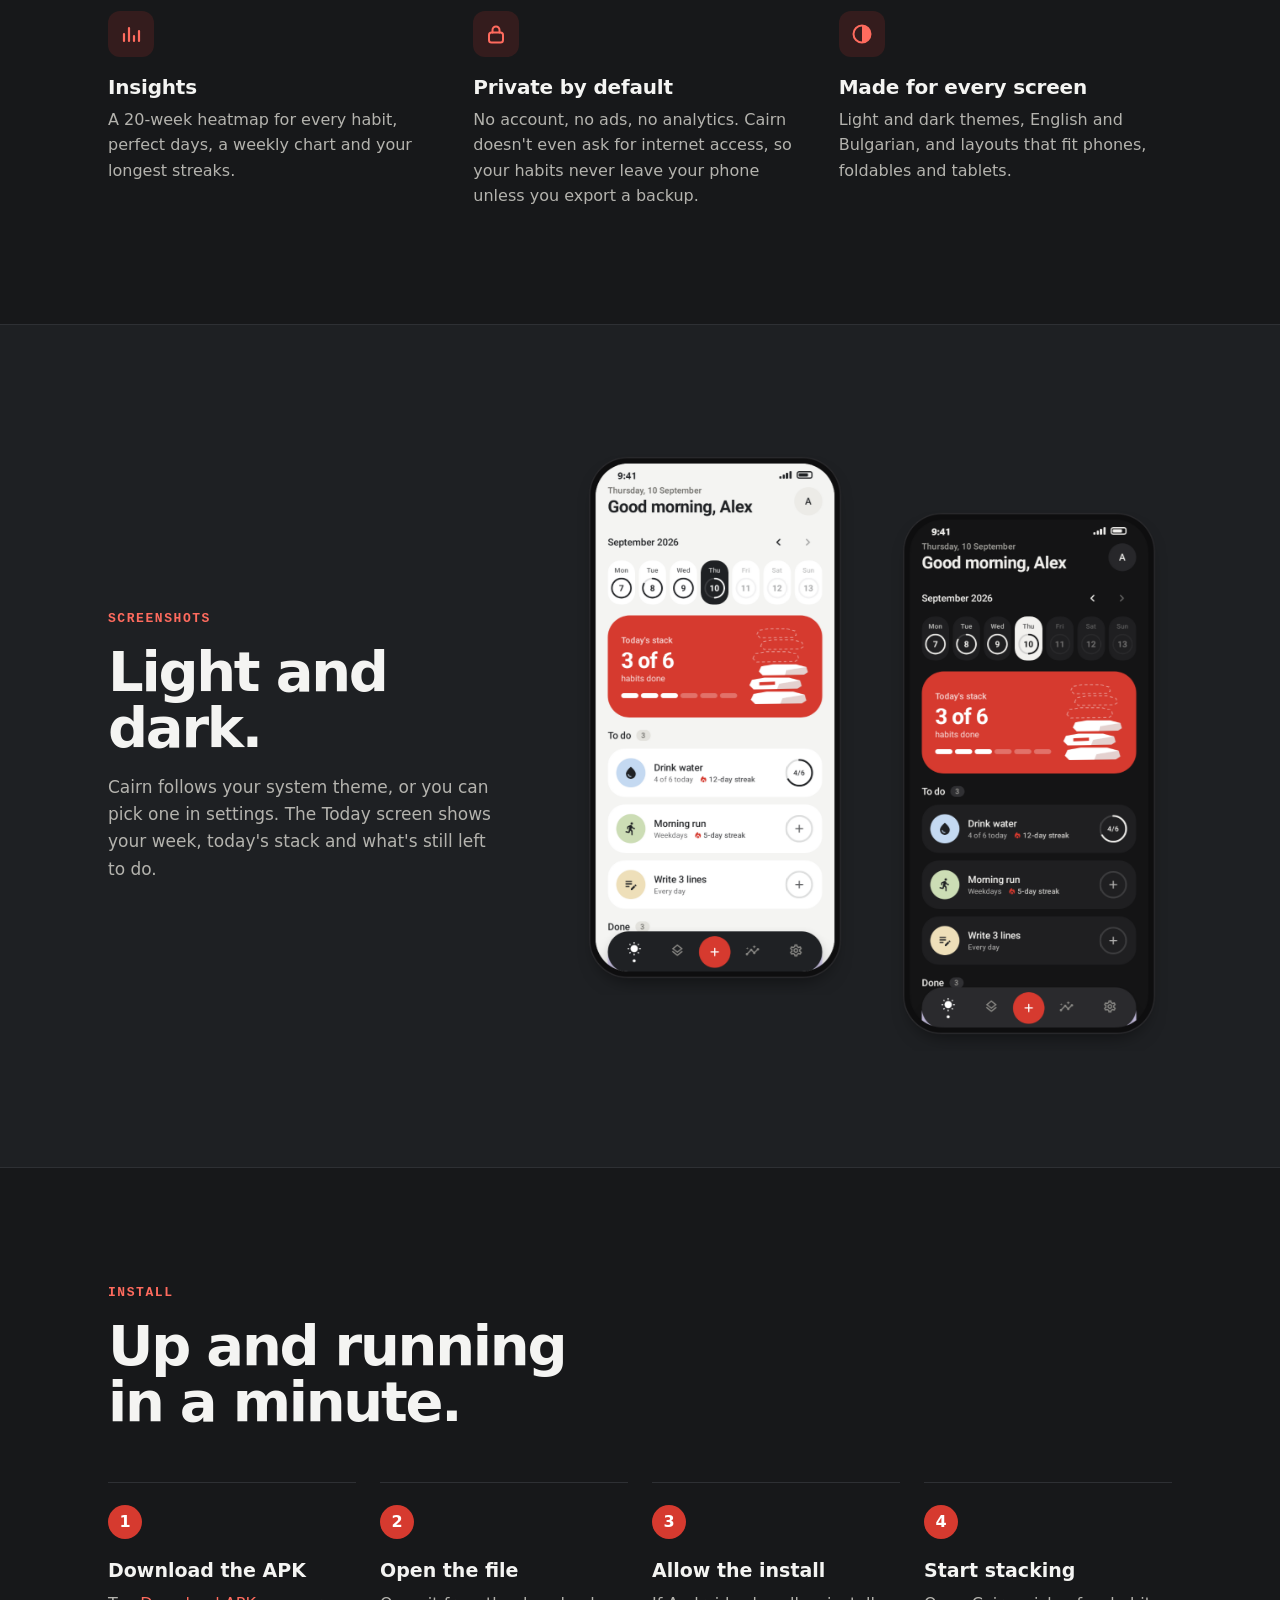
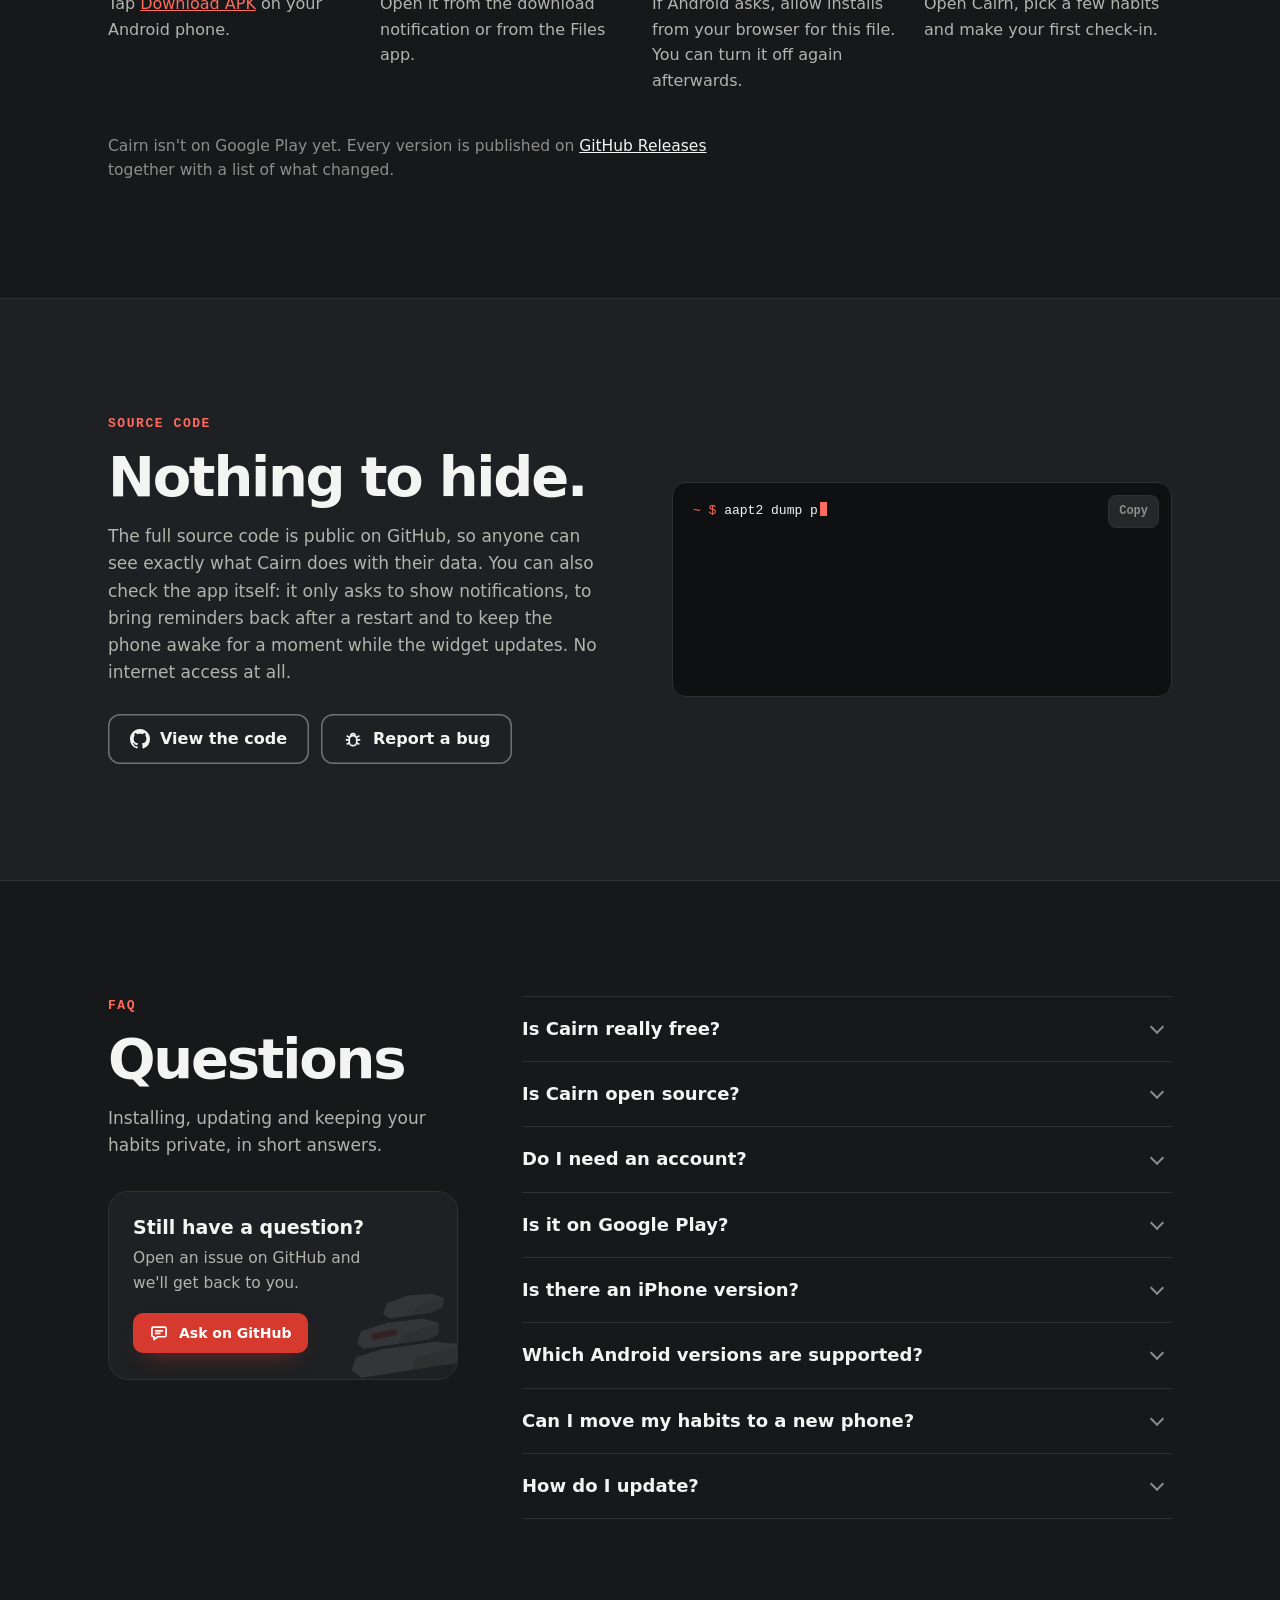
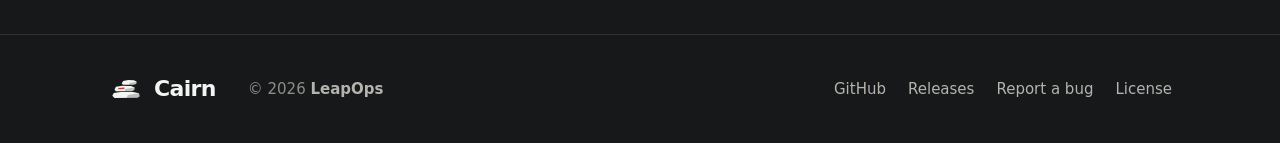
==== commit 08c69acf: "Update README and website for 2.1.0 Tick the roadmap items, add the widget screenshot, mention widge" ====
--- a/site/index.html
+++ b/site/index.html
@@ -182,11 +182,11 @@
         <h2 id="features-title">Small daily habits, tracked properly.</h2>
       </div>
       <ul class="features">
-        <li data-reveal style="--d:0s"><span class="fi"><svg aria-hidden="true"><use href="#i-tap"/></svg></span><h3>One tap check-ins</h3><p>Tap to add a stone, long press to take it back. Goals like six glasses of water fill up as you go.</p></li>
+        <li data-reveal style="--d:0s"><span class="fi"><svg aria-hidden="true"><use href="#i-tap"/></svg></span><h3>One tap check-ins</h3><p>Tap to add a stone, long press to take it back, or check in straight from the home screen widget. Goals like six glasses of water fill up as you go.</p></li>
         <li data-reveal style="--d:.08s"><span class="fi"><svg aria-hidden="true"><use href="#i-flame"/></svg></span><h3>Streaks that make sense</h3><p>Pick the days a habit runs on. Rest days never break a streak, and you can fill in yesterday if you forgot.</p></li>
         <li data-reveal style="--d:.16s"><span class="fi"><svg aria-hidden="true"><use href="#i-bell"/></svg></span><h3>Reminders with a Done button</h3><p>Set a time for each habit and check in right from the notification. An optional evening nudge only shows up if something is still open.</p></li>
         <li data-reveal style="--d:0s"><span class="fi"><svg aria-hidden="true"><use href="#i-chart"/></svg></span><h3>Insights</h3><p>A 20-week heatmap for every habit, perfect days, a weekly chart and your longest streaks.</p></li>
-        <li data-reveal style="--d:.08s"><span class="fi"><svg aria-hidden="true"><use href="#i-lock"/></svg></span><h3>Private by default</h3><p>No account, no ads, no analytics. Cairn doesn't even ask for internet access, so your habits never leave your phone.</p></li>
+        <li data-reveal style="--d:.08s"><span class="fi"><svg aria-hidden="true"><use href="#i-lock"/></svg></span><h3>Private by default</h3><p>No account, no ads, no analytics. Cairn doesn't even ask for internet access, so your habits never leave your phone unless you export a backup.</p></li>
         <li data-reveal style="--d:.16s"><span class="fi"><svg aria-hidden="true"><use href="#i-contrast"/></svg></span><h3>Made for every screen</h3><p>Light and dark themes, English and Bulgarian, and layouts that fit phones, foldables and tablets.</p></li>
       </ul>
     </div>
@@ -227,7 +227,7 @@
       <div data-reveal>
         <p class="eyebrow">Source code</p>
         <h2 id="os-title">Nothing to hide.</h2>
-        <p class="body">The full source code is public on GitHub, so anyone can see exactly what Cairn does with their data. You can also check the app itself: it only asks to show notifications and to bring reminders back after a restart. No internet access at all.</p>
+        <p class="body">The full source code is public on GitHub, so anyone can see exactly what Cairn does with their data. You can also check the app itself: it only asks to show notifications, to bring reminders back after a restart and to keep the phone awake for a moment while the widget updates. No internet access at all.</p>
         <div class="actions">
           <a class="btn btn-ghost" href="https://github.com/CodingfulAlt/Cairn"><svg aria-hidden="true"><use href="#i-github"/></svg>View the code</a>
           <a class="btn btn-ghost" href="https://github.com/CodingfulAlt/Cairn/issues"><svg aria-hidden="true"><use href="#i-bug"/></svg>Report a bug</a>
@@ -238,6 +238,7 @@
         <p><span class="pr">~ $</span> <span class="cmd">aapt2 dump permissions <span data-file>Cairn.apk</span> | grep android.permission</span></p>
         <p class="out">uses-permission: name='android.permission.POST_NOTIFICATIONS'</p>
         <p class="out">uses-permission: name='android.permission.RECEIVE_BOOT_COMPLETED'</p>
+        <p class="out">uses-permission: name='android.permission.WAKE_LOCK'</p>
       </div>
     </div>
   </section>
@@ -262,7 +263,8 @@
         <details data-reveal style="--d:.1s"><summary>Is it on Google Play?</summary><div class="faq-a"><p>Not yet. Download the APK from this page or from GitHub Releases, where every version is published.</p></div></details>
         <details data-reveal style="--d:.15s"><summary>Is there an iPhone version?</summary><div class="faq-a"><p>No. Cairn is Android only for now.</p></div></details>
         <details data-reveal style="--d:.2s"><summary>Which Android versions are supported?</summary><div class="faq-a"><p>Android 8.0 (Oreo) and newer, on phones, foldables and tablets.</p></div></details>
-        <details data-reveal style="--d:.25s"><summary>How do I update?</summary><div class="faq-a"><p>Download the newest APK and install it over the current one. Your habits and history stay on the phone.</p></div></details>
+        <details data-reveal style="--d:.25s"><summary>Can I move my habits to a new phone?</summary><div class="faq-a"><p>Yes. In Settings, tap Export backup and save the file. On the new phone, install Cairn and tap Restore backup.</p></div></details>
+        <details data-reveal style="--d:.3s"><summary>How do I update?</summary><div class="faq-a"><p>Download the newest APK and install it over the current one. Your habits and history stay on the phone.</p></div></details>
       </div>
     </div>
   </section>
--- a/site/assets/style.css
+++ b/site/assets/style.css
@@ -117,8 +117,9 @@
 }
 
 /* terminals */
-.term { position: relative; margin-top: 28px; background: #0F1011; border: 1px solid var(--line); border-radius: 14px; padding: 16px 84px 16px 20px; font-family: var(--mono); font-size: 14px; line-height: 1.8; max-width: 540px; overflow-x: auto; }
-.term p { white-space: nowrap; }
+.term { position: relative; margin-top: 28px; background: #0F1011; border: 1px solid var(--line); border-radius: 14px; padding: 16px 84px 16px 20px; font-family: var(--mono); font-size: 14px; line-height: 1.8; max-width: 540px; overflow: hidden; }
+/* long commands wrap instead of sliding under the Copy button on phones */
+.term p { overflow-wrap: anywhere; }
 .term .pr { color: var(--red-text); }
 .term .out { color: var(--dim); }
 .js .term[data-type]:not(.done) .cmd:not(.on), .js .term[data-type]:not(.done) .out:not(.on) { visibility: hidden; }
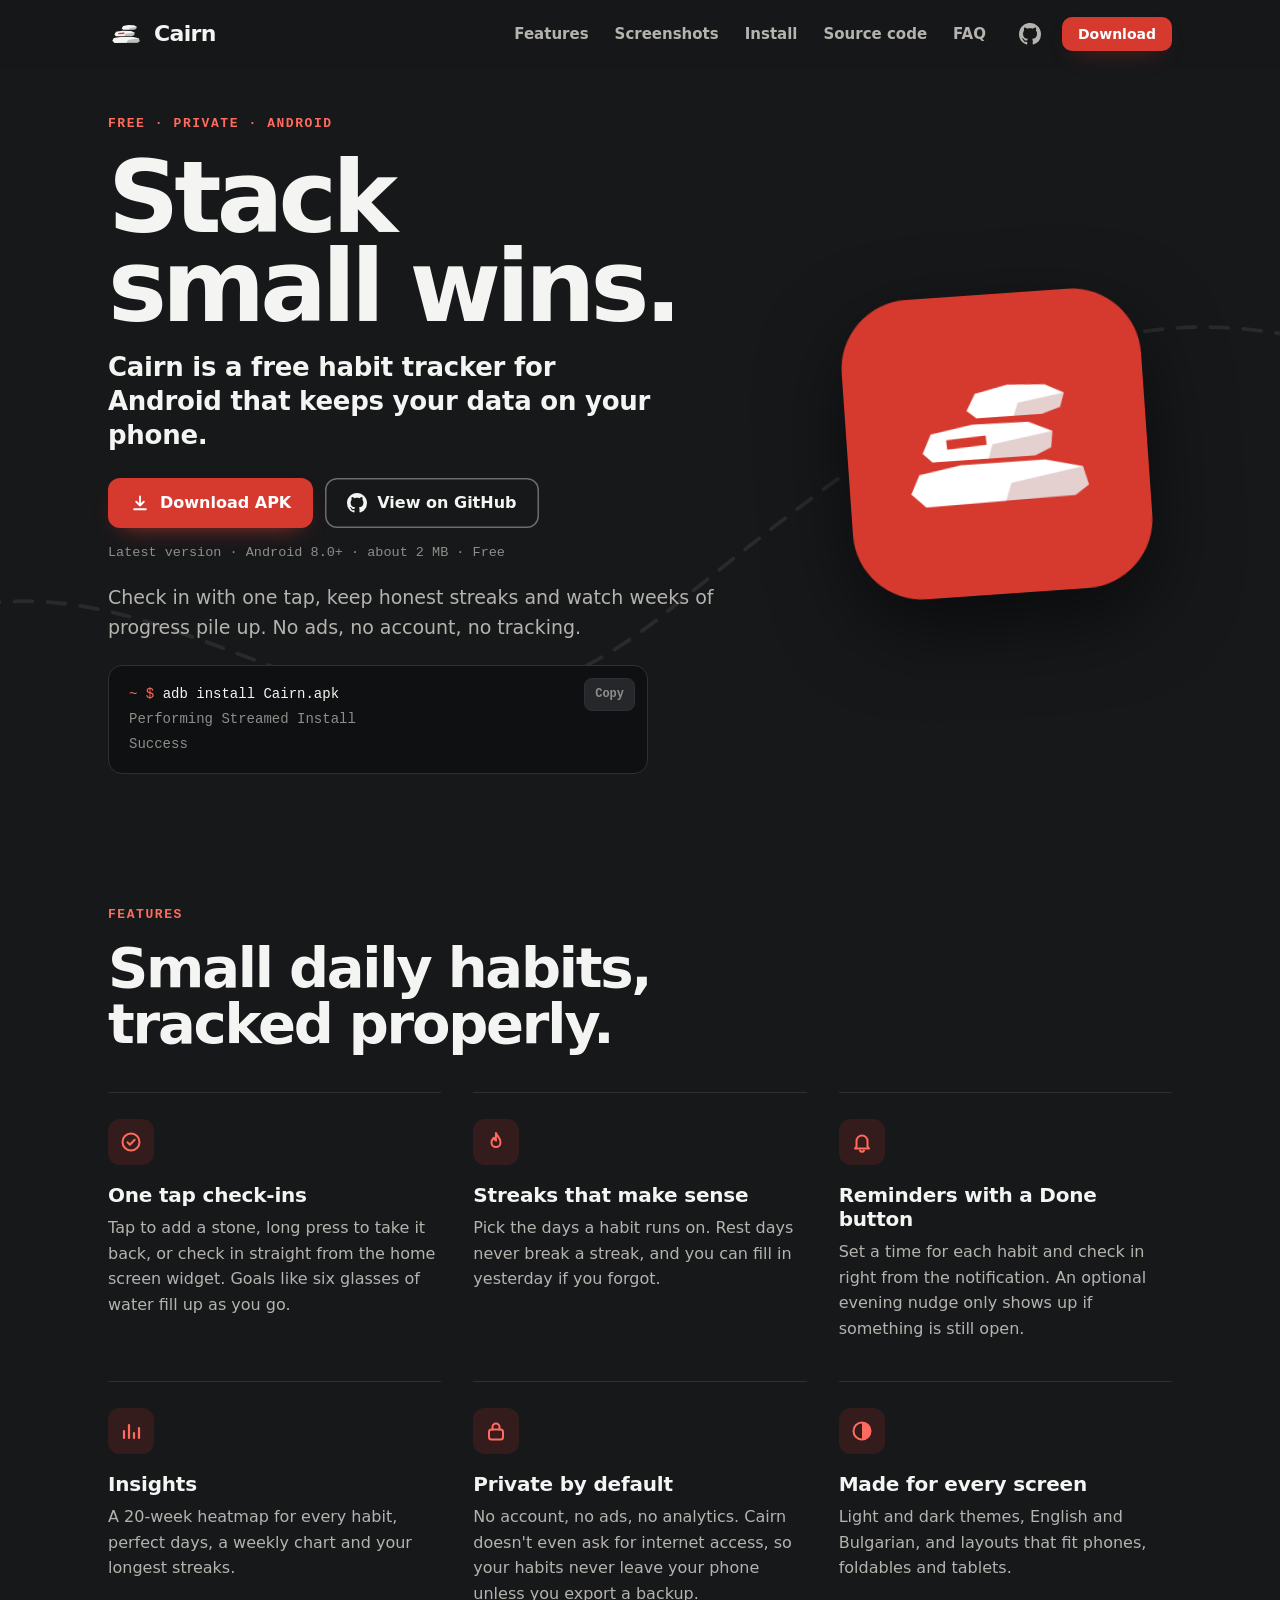
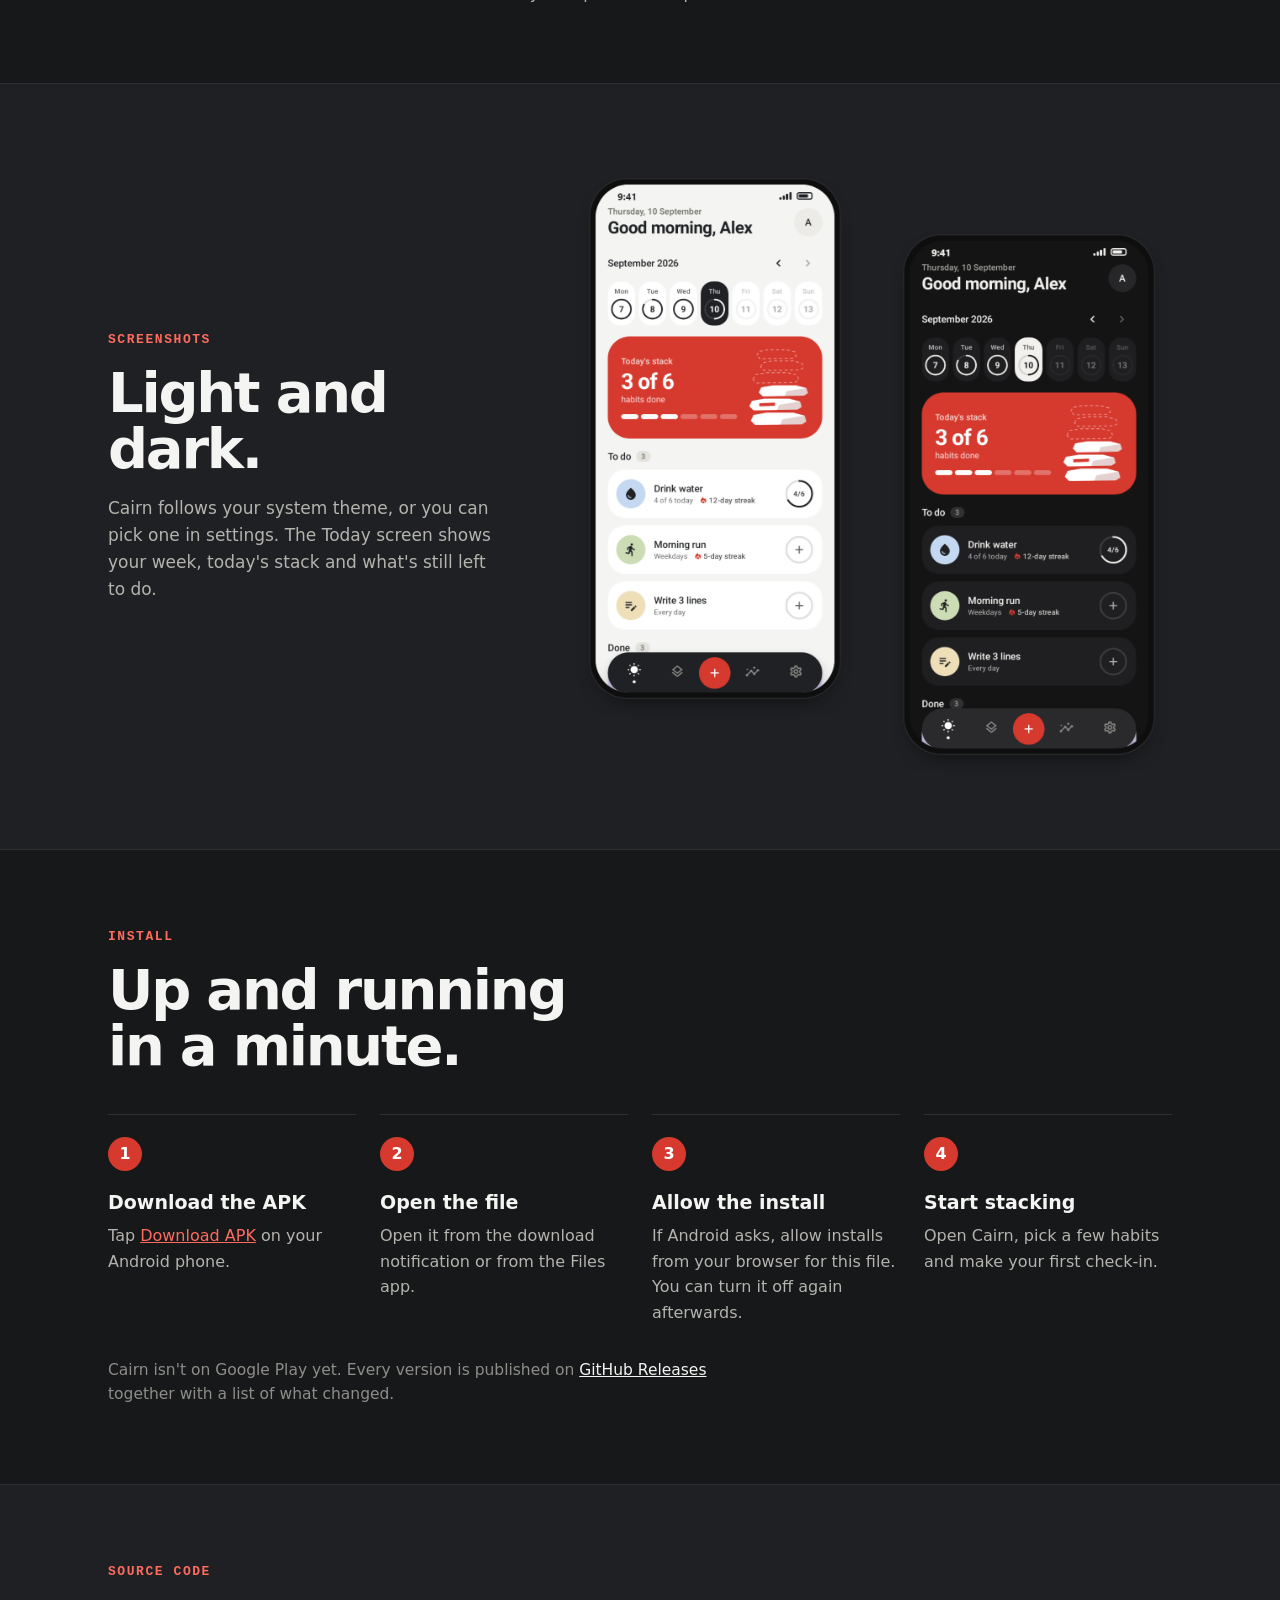
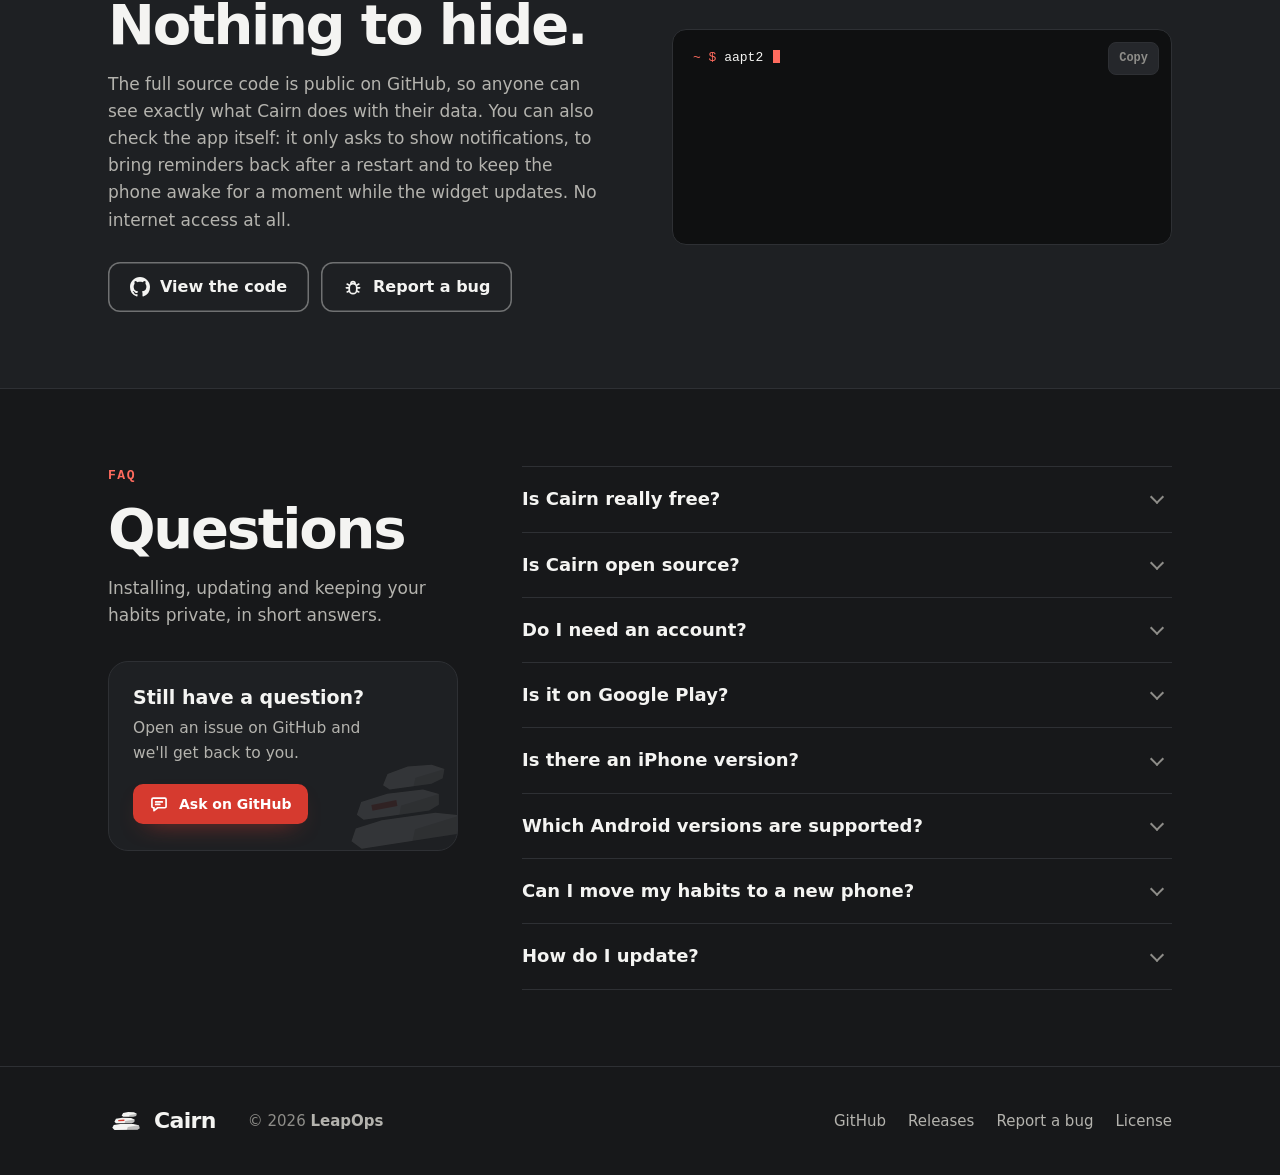
==== commit c0d11c3a: "Fit the hero on the first screen, tighten sections, zoom screenshots on touch The download button no" ====
--- a/site/index.html
+++ b/site/index.html
@@ -83,6 +83,8 @@
     <symbol id="i-spark" viewBox="0 0 24 24"><g fill="none" stroke="currentColor" stroke-width="2" stroke-linecap="round" stroke-linejoin="round"><path d="M10.5 3.5 12.4 9l5.1 1.9-5.1 1.9-1.9 5.2-1.9-5.2-5.1-1.9L8.6 9Z"/><path d="M18.5 15v5M16 17.5h5"/></g></symbol>
     <symbol id="i-phone" viewBox="0 0 24 24"><g fill="none" stroke="currentColor" stroke-width="2" stroke-linecap="round" stroke-linejoin="round"><rect x="6.5" y="2.5" width="11" height="19" rx="3"/><path d="M10.5 18h3"/></g></symbol>
     <symbol id="i-code" viewBox="0 0 24 24"><g fill="none" stroke="currentColor" stroke-width="2" stroke-linecap="round" stroke-linejoin="round"><path d="m8 7.5-4.5 4.5L8 16.5M16 7.5l4.5 4.5-4.5 4.5M13.5 4.5l-3 15"/></g></symbol>
+    <symbol id="i-zoom" viewBox="0 0 24 24"><g fill="none" stroke="currentColor" stroke-width="2.2" stroke-linecap="round"><circle cx="10.5" cy="10.5" r="6.5"/><path d="m15.5 15.5 4.5 4.5M10.5 7.8v5.4M7.8 10.5h5.4"/></g></symbol>
+    <symbol id="i-close" viewBox="0 0 24 24"><path fill="none" stroke="currentColor" stroke-width="2.4" stroke-linecap="round" d="m6.5 6.5 11 11M17.5 6.5l-11 11"/></symbol>
     <symbol id="i-help" viewBox="0 0 24 24"><g fill="none" stroke="currentColor" stroke-width="2" stroke-linecap="round" stroke-linejoin="round"><circle cx="12" cy="12" r="8.5"/><path d="M9.6 9.6a2.5 2.5 0 0 1 4.9.7c0 1.7-2.5 2.1-2.5 3.7M12 17h.01"/></g></symbol>
   </defs>
 </svg>
@@ -112,12 +114,12 @@
       <div class="hero-text">
         <p class="eyebrow" data-reveal>Free · Private · Android</p>
         <h1 id="hero-title" data-reveal style="--d:.08s"><span class="tagline">Stack small wins.</span> <span class="h1-sub">Cairn is a free habit tracker for Android that keeps your data on your phone.</span></h1>
-        <p class="lead" data-reveal style="--d:.16s">Check in with one tap, keep honest streaks and watch weeks of progress pile up. No ads, no account, no tracking.</p>
         <div class="actions" data-reveal style="--d:.24s">
           <a class="btn btn-red" href="https://github.com/CodingfulAlt/Cairn/releases/latest" data-dl><svg aria-hidden="true"><use href="#i-download"/></svg>Download APK</a>
           <a class="btn btn-ghost" href="https://github.com/CodingfulAlt/Cairn"><svg aria-hidden="true"><use href="#i-github"/></svg>View on GitHub</a>
         </div>
         <p class="meta" data-reveal style="--d:.3s"><span data-version>Latest version</span> · Android 8.0+ · <span data-size>about 2 MB</span> · Free</p>
+        <p class="lead" data-reveal style="--d:.34s">Check in with one tap, keep honest streaks and watch weeks of progress pile up. No ads, no account, no tracking.</p>
         <div class="term" data-reveal data-type style="--d:.36s">
           <button class="copy" type="button" data-copy>Copy</button>
           <p><span class="pr">~ $</span> <span class="cmd">adb install <span data-file>Cairn.apk</span></span></p>
@@ -283,6 +285,12 @@
   </div>
 </footer>
 
+<div class="lightbox" hidden role="dialog" aria-modal="true" aria-label="Screenshot">
+  <div class="lightbox-bg"></div>
+  <img alt="">
+  <button class="lightbox-close" type="button" aria-label="Close"><svg aria-hidden="true"><use href="#i-close"/></svg></button>
+</div>
+
 <nav class="dock" aria-label="Sections">
   <span class="dock-pill" aria-hidden="true"></span>
   <a href="#main" aria-label="Top" title="Top"><svg aria-hidden="true"><use href="#i-stack"/></svg></a>
--- a/site/assets/style.css
+++ b/site/assets/style.css
@@ -71,18 +71,20 @@
 .eyebrow { font-family: var(--mono); font-size: 13px; font-weight: 600; letter-spacing: .12em; text-transform: uppercase; color: var(--red-text); }
 
 /* hero */
-.hero { position: relative; overflow: hidden; padding-block: clamp(48px, 8vw, 104px) clamp(64px, 9vw, 120px); }
+/* the headline, the download button and the version line fit on the first screen everywhere */
+.hero { position: relative; overflow: hidden; padding-block: clamp(24px, 5vh, 56px) clamp(32px, 6vh, 64px); }
 .trail { position: absolute; inset: 0; width: 100%; height: 100%; pointer-events: none; }
 .trail path { fill: none; stroke: var(--text); stroke-opacity: .08; stroke-width: 3; stroke-dasharray: 14 12; stroke-linecap: round; animation: march 30s linear infinite; }
 @keyframes march { to { stroke-dashoffset: -520; } }
 .hero-in { position: relative; display: grid; grid-template-columns: minmax(0, 1.3fr) minmax(0, .7fr); gap: clamp(32px, 5vw, 72px); align-items: center; }
 .hero-in > * { min-width: 0; }
 .hero h1 { margin-top: 18px; }
-.tagline { display: block; font-size: clamp(52px, 9vw, 112px); font-weight: 900; line-height: .9; letter-spacing: -.05em; text-wrap: balance; }
-.h1-sub { display: block; margin-top: 24px; font-size: clamp(20px, 2.2vw, 26px); font-weight: 700; line-height: 1.3; letter-spacing: -.01em; max-width: 30ch; }
-.lead { margin-top: 12px; font-size: clamp(17px, 1.6vw, 19px); color: var(--muted); max-width: 52ch; }
-.hero .actions { margin-top: 30px; }
-.meta { margin-top: 16px; font-family: var(--mono); font-size: 13.5px; color: var(--dim); }
+.tagline { display: block; font-size: clamp(48px, min(8.2vw, 11vh), 104px); font-weight: 900; line-height: .9; letter-spacing: -.05em; text-wrap: balance; }
+.h1-sub { display: block; margin-top: 20px; font-size: clamp(20px, 2.2vw, 26px); font-weight: 700; line-height: 1.3; letter-spacing: -.01em; max-width: 30ch; }
+.lead { margin-top: 18px; font-size: clamp(17px, 1.6vw, 19px); color: var(--muted); max-width: 52ch; }
+.hero .actions { margin-top: 26px; }
+.hero .term { margin-top: 22px; }
+.meta { margin-top: 14px; font-family: var(--mono); font-size: 13.5px; color: var(--dim); }
 
 .hero-art { display: grid; place-items: center; }
 .icon-float { animation: float 6s ease-in-out 1.6s infinite; }
@@ -110,6 +112,17 @@
   .m-word { position: relative; font-weight: 900; font-size: 46px; line-height: .9; letter-spacing: -.045em; }
   .m-word small { display: block; margin-top: 10px; font-family: var(--mono); font-size: 11.5px; font-weight: 600; line-height: 1.3; letter-spacing: .14em; text-transform: uppercase; white-space: nowrap; opacity: .85; }
   .m-stones { position: relative; flex: none; width: 132px; height: 92px; filter: drop-shadow(0 10px 12px rgba(122, 26, 16, .35)); }
+}
+@media (max-width: 600px) {
+  .hero { padding-block: 14px 36px; }
+  .hero-in { gap: 22px; }
+  .m-banner { height: 112px; }
+  .m-stones { width: 116px; height: 80px; }
+  .hero h1 { margin-top: 14px; }
+  .h1-sub { margin-top: 14px; }
+  .hero .actions { margin-top: 22px; }
+  .hero .actions .btn { flex: 1 1 100%; justify-content: center; }
+  .hero .term { display: none; }
 }
 @media (max-width: 360px) {
   .m-word { font-size: 38px; }
@@ -132,11 +145,11 @@
 .copy.ok { color: #FFFFFF; background: var(--red); border-color: var(--red); }
 
 /* sections */
-.section { padding-block: clamp(64px, 9vw, 120px); }
+.section { padding-block: clamp(48px, 6vw, 84px); }
 .band { background: var(--bg-2); border-block: 1px solid var(--line); }
 .section h2 { margin-top: 14px; font-size: clamp(34px, 5vw, 56px); font-weight: 900; line-height: 1; letter-spacing: -.04em; max-width: 18ch; text-wrap: balance; }
 
-.features { list-style: none; margin: 52px 0 0; padding: 0; display: grid; grid-template-columns: repeat(3, minmax(0, 1fr)); gap: 40px 32px; }
+.features { list-style: none; margin: 40px 0 0; padding: 0; display: grid; grid-template-columns: repeat(3, minmax(0, 1fr)); gap: 40px 32px; }
 .features li { border-top: 1px solid var(--line); padding-top: 26px; }
 .fi { display: grid; place-items: center; width: 46px; height: 46px; border-radius: 12px; background: var(--red-tint); color: var(--red-text); transition: transform .45s var(--ease-back), background-color .3s, color .3s; }
 .fi svg { width: 24px; height: 24px; }
@@ -152,7 +165,7 @@
 /* figure stays put (hover target), inner div floats, img tilts and lifts */
 .shot { position: relative; margin: 0; width: min(48%, 300px); }
 .shot:last-child { margin-top: 56px; }
-.shot-float { animation: float 7s ease-in-out infinite; }
+.shot-float { position: relative; animation: float 7s ease-in-out infinite; }
 .shot:last-child .shot-float { animation-delay: -3.5s; }
 .shot img { width: 100%; height: auto; transform: perspective(1100px) rotateX(var(--rx, 0deg)) rotateY(var(--ry, 0deg)) translateY(var(--lift, 0px)) scale(var(--s, 1)); transition: transform .45s var(--ease), opacity .4s, filter .4s; }
 .shot.is-active { z-index: 2; }
@@ -161,7 +174,19 @@
 .shots-row.has-active .shot:not(.is-active) img { --s: .95; opacity: .55; filter: saturate(.6); }
 @media (max-width: 860px) { .shots { grid-template-columns: 1fr; } }
 
-.steps { list-style: none; margin: 52px 0 0; padding: 0; display: grid; grid-template-columns: repeat(4, minmax(0, 1fr)); gap: 32px 24px; counter-reset: step; }
+/* touch screens: tap a phone to see it big, tap anywhere to close */
+.zoomable .shot { cursor: zoom-in; -webkit-tap-highlight-color: transparent; }
+.zoom-badge { position: absolute; right: 12%; bottom: 8%; z-index: 1; display: grid; place-items: center; width: 38px; height: 38px; border-radius: 50%; background: rgba(23, 24, 26, .86); color: var(--text); box-shadow: 0 6px 16px -6px rgba(0, 0, 0, .8), inset 0 0 0 1px rgba(255, 255, 255, .12); pointer-events: none; }
+.zoom-badge svg { width: 19px; height: 19px; }
+.lightbox { position: fixed; inset: 0; z-index: 60; display: grid; place-items: center; padding: 16px; }
+.lightbox[hidden] { display: none; }
+.lightbox-bg { position: absolute; inset: 0; background: rgba(10, 11, 12, .9); -webkit-backdrop-filter: blur(6px); backdrop-filter: blur(6px); }
+.lightbox img { position: relative; display: block; width: auto; height: auto; max-width: min(92vw, 520px); max-height: 86vh; max-height: 86svh; transform-origin: 0 0; filter: drop-shadow(0 30px 50px rgba(0, 0, 0, .6)); }
+.lightbox-close { position: absolute; top: calc(14px + env(safe-area-inset-top)); right: 14px; display: grid; place-items: center; width: 46px; height: 46px; border: 0; border-radius: 50%; background: rgba(255, 255, 255, .12); color: #FFFFFF; cursor: pointer; }
+.lightbox-close svg { width: 22px; height: 22px; }
+.lb-open, .lb-open body { overflow: hidden; }
+
+.steps { list-style: none; margin: 40px 0 0; padding: 0; display: grid; grid-template-columns: repeat(4, minmax(0, 1fr)); gap: 32px 24px; counter-reset: step; }
 .steps li { counter-increment: step; border-top: 1px solid var(--line); padding-top: 22px; }
 .steps li::before { content: counter(step); display: grid; place-items: center; width: 34px; height: 34px; border-radius: 50%; background: var(--red); color: #FFFFFF; font-weight: 800; font-size: 16px; line-height: 1; }
 .js .steps li.in::before { animation: pop .6s var(--ease-back) both; animation-delay: calc(var(--d, 0s) + .2s); }
@@ -171,7 +196,7 @@
 .steps a { color: var(--red-text); }
 @media (max-width: 980px) { .steps { grid-template-columns: repeat(2, minmax(0, 1fr)); } }
 @media (max-width: 560px) { .steps { grid-template-columns: 1fr; } }
-.note { margin-top: 40px; color: var(--dim); font-size: 15.5px; max-width: 64ch; }
+.note { margin-top: 32px; color: var(--dim); font-size: 15.5px; max-width: 64ch; }
 .note a { color: var(--text); }
 
 .os { display: grid; grid-template-columns: minmax(0, 1fr) minmax(0, 1fr); gap: clamp(32px, 5vw, 64px); align-items: center; }
@@ -199,7 +224,7 @@
 .faq summary:hover { color: var(--red-text); }
 .faq summary::after { content: ""; position: absolute; right: 10px; top: 50%; width: 10px; height: 10px; border-right: 2px solid var(--dim); border-bottom: 2px solid var(--dim); transform: translateY(-70%) rotate(45deg); transition: transform .35s var(--ease), border-color .2s; }
 .faq summary:hover::after { border-color: var(--red-text); }
-.faq details[open]:not(.closing) summary::after { transform: translateY(-30%) rotate(-135deg); }
+.faq details.is-open summary::after { transform: translateY(-30%) rotate(-135deg); }
 .faq-a { overflow: hidden; }
 .faq-a p { padding-bottom: 20px; color: var(--muted); max-width: 60ch; }
 @media (max-width: 860px) { .faq { grid-template-columns: 1fr; } .faq-side { position: static; } .ask { max-width: none; } }
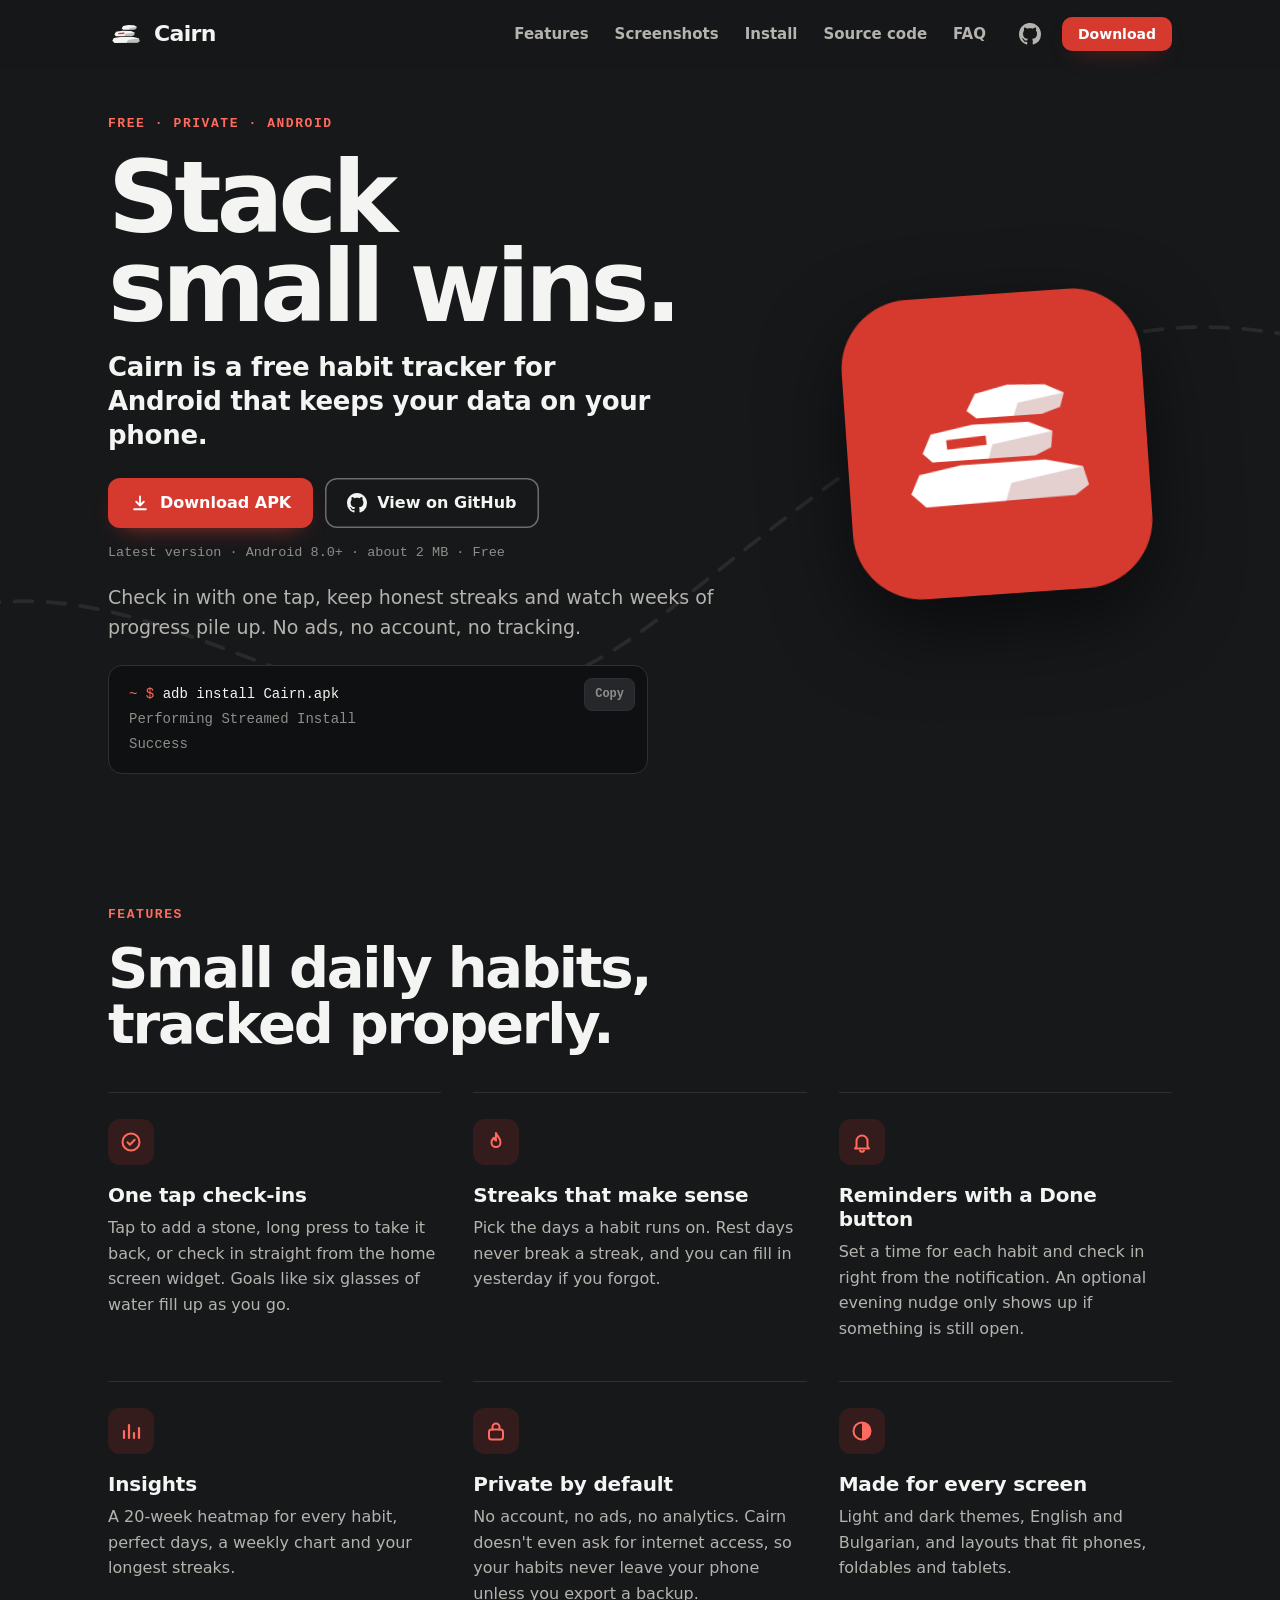
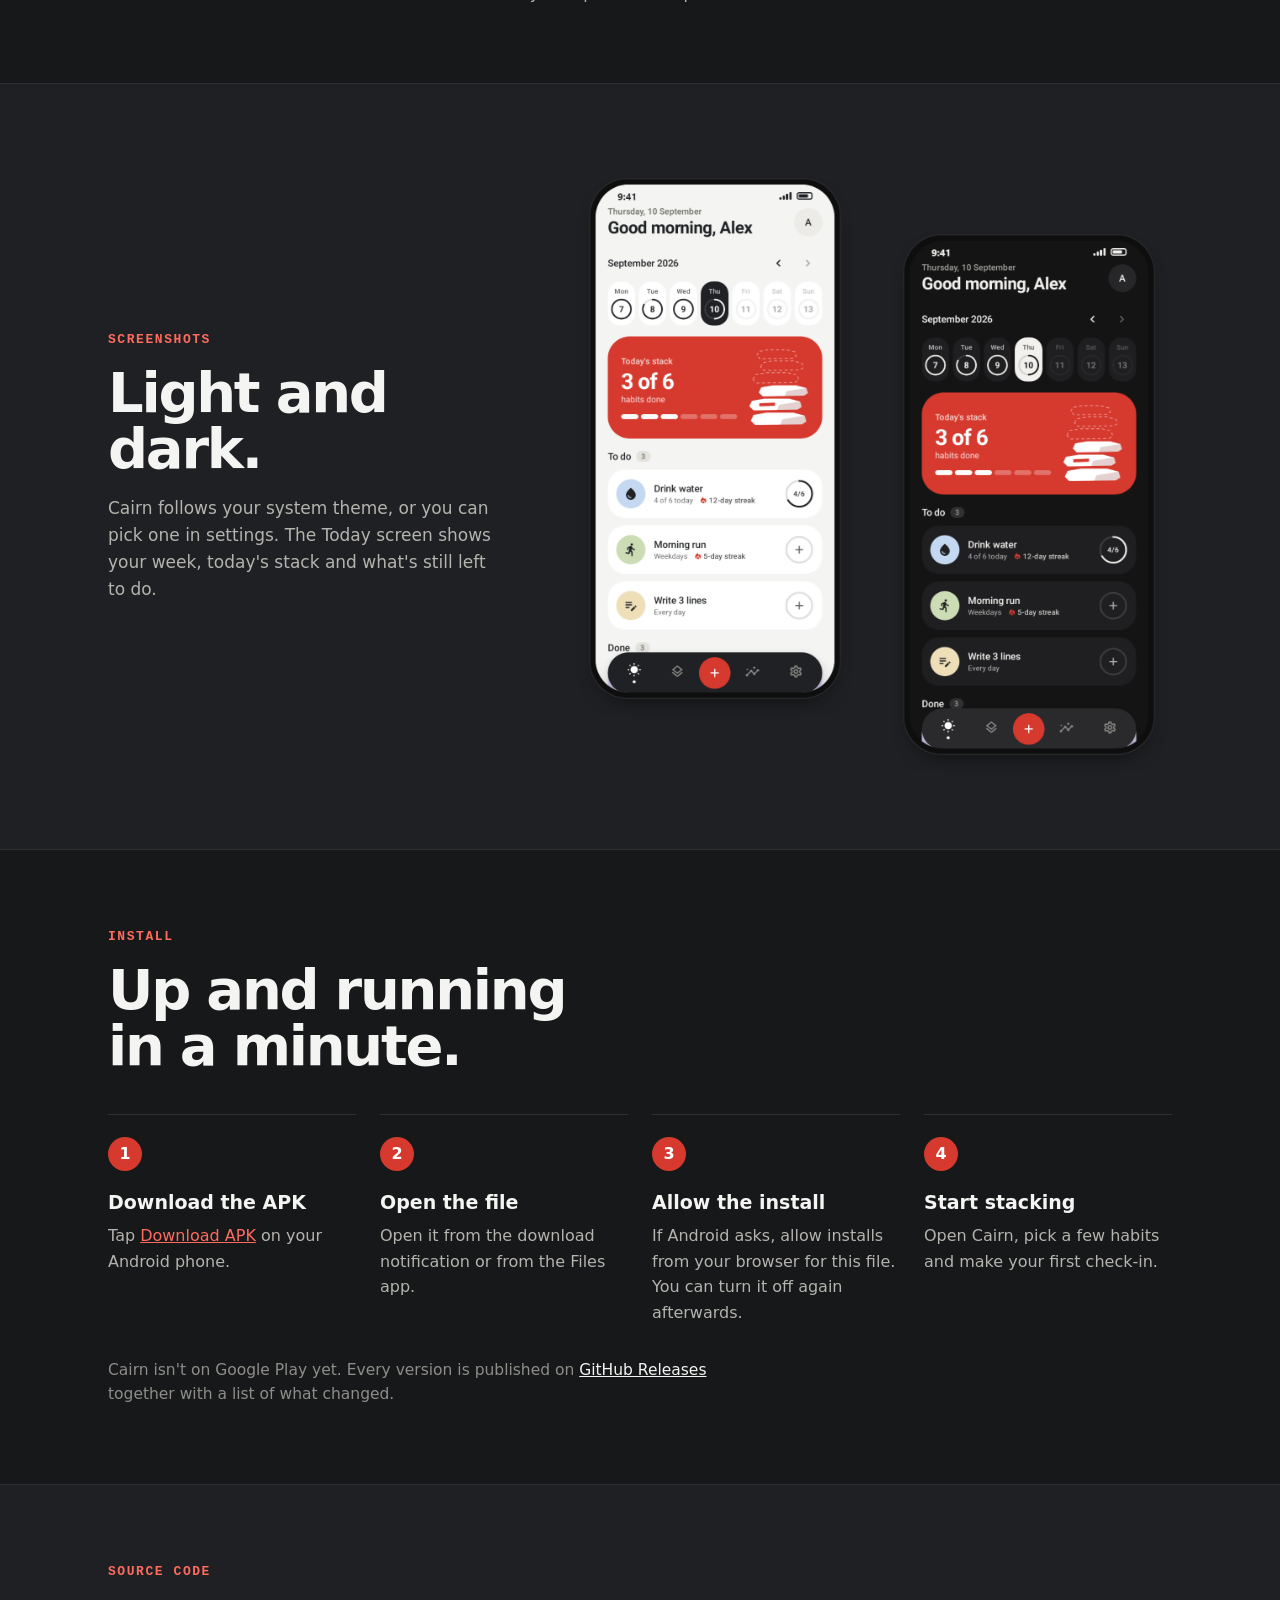
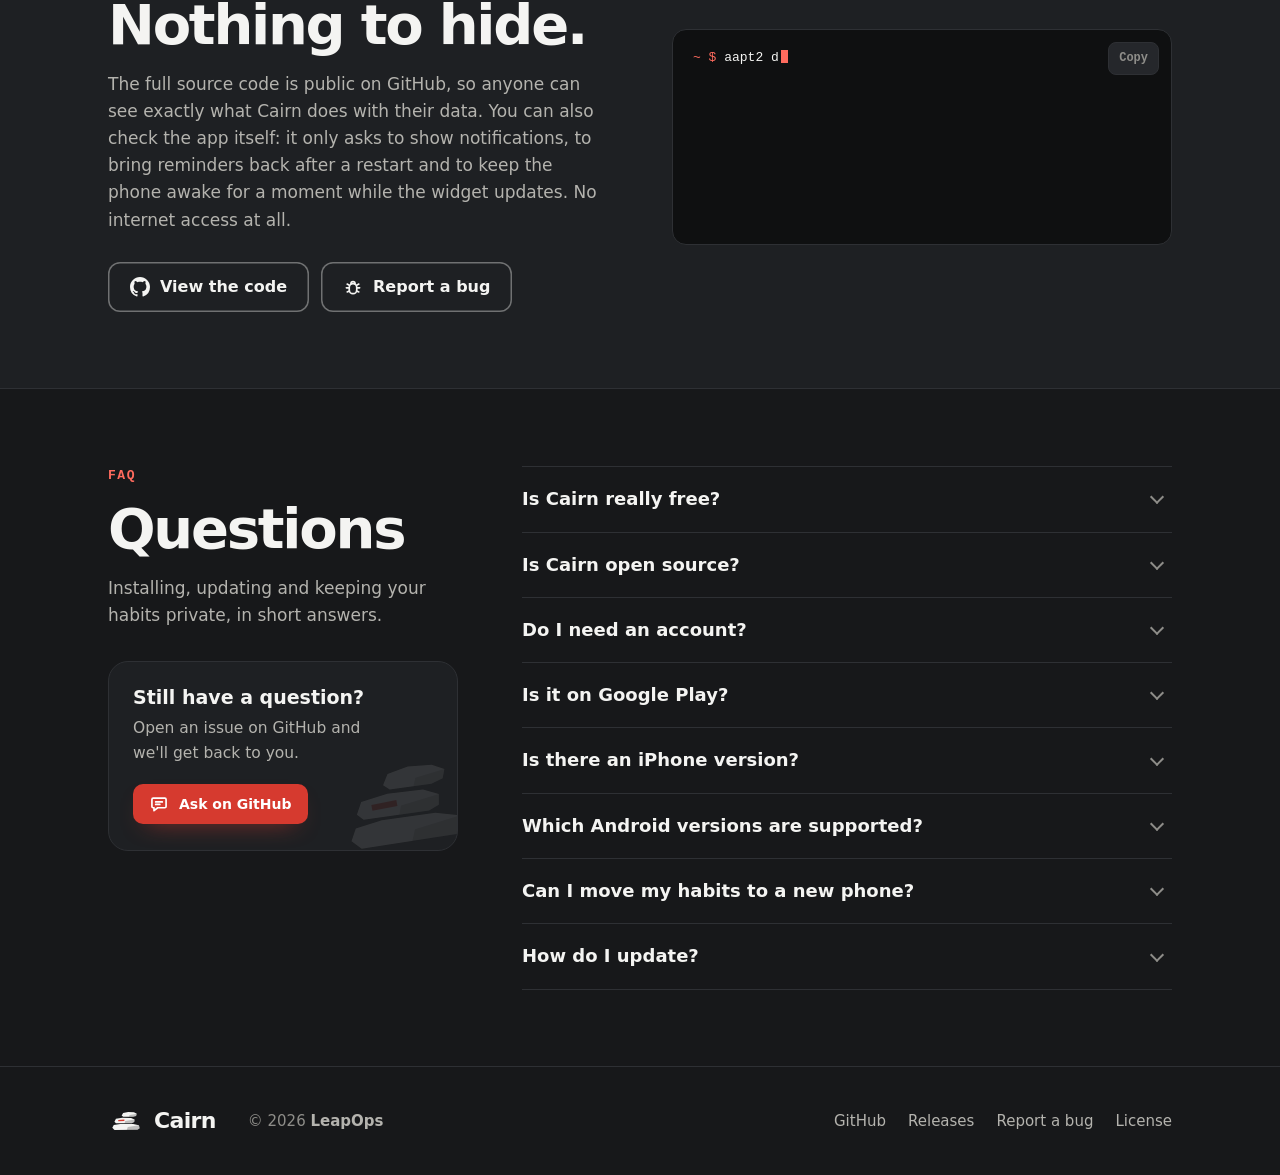
==== commit 9883871f: "Calmer phone layout Smaller type and spacing on phones, a dark banner instead of a red one, side by " ====
--- a/site/index.html
+++ b/site/index.html
@@ -116,7 +116,7 @@
         <h1 id="hero-title" data-reveal style="--d:.08s"><span class="tagline">Stack small wins.</span> <span class="h1-sub">Cairn is a free habit tracker for Android that keeps your data on your phone.</span></h1>
         <div class="actions" data-reveal style="--d:.24s">
           <a class="btn btn-red" href="https://github.com/CodingfulAlt/Cairn/releases/latest" data-dl><svg aria-hidden="true"><use href="#i-download"/></svg>Download APK</a>
-          <a class="btn btn-ghost" href="https://github.com/CodingfulAlt/Cairn"><svg aria-hidden="true"><use href="#i-github"/></svg>View on GitHub</a>
+          <a class="btn btn-ghost" href="https://github.com/CodingfulAlt/Cairn"><svg aria-hidden="true"><use href="#i-github"/></svg><span><span class="sm-hide">View on </span>GitHub</span></a>
         </div>
         <p class="meta" data-reveal style="--d:.3s"><span data-version>Latest version</span> · Android 8.0+ · <span data-size>about 2 MB</span> · Free</p>
         <p class="lead" data-reveal style="--d:.34s">Check in with one tap, keep honest streaks and watch weeks of progress pile up. No ads, no account, no tracking.</p>
--- a/site/assets/style.css
+++ b/site/assets/style.css
@@ -105,28 +105,13 @@
   .hero-in { grid-template-columns: 1fr; }
   .hero-art { order: -1; justify-items: stretch; }
   .icon-float { display: none; }
-  .m-banner { position: relative; display: flex; align-items: center; justify-content: space-between; gap: 12px; width: 100%; height: 136px; padding: 0 14px 0 24px; border: 0; border-radius: 24px; background: var(--red); color: #FFFFFF; text-align: left; overflow: hidden; cursor: pointer; box-shadow: 0 26px 44px -26px rgba(214, 58, 47, .9); transition: transform .25s var(--ease); -webkit-tap-highlight-color: transparent; }
+  .m-banner { position: relative; display: flex; align-items: center; justify-content: space-between; gap: 12px; width: 100%; height: 112px; padding: 0 14px 0 24px; border: 0; border-radius: 24px; background: var(--surface); border: 1px solid var(--line); color: var(--text); text-align: left; overflow: hidden; cursor: pointer; box-shadow: none; transition: transform .25s var(--ease); -webkit-tap-highlight-color: transparent; }
   .m-banner:active { transform: scale(.98); }
   .m-trail { position: absolute; inset: 0; width: 100%; height: 100%; }
-  .m-trail path { fill: none; stroke: #FFFFFF; stroke-opacity: .22; stroke-width: 2.5; stroke-dasharray: 10 9; stroke-linecap: round; vector-effect: non-scaling-stroke; animation: march 30s linear infinite; }
+  .m-trail path { fill: none; stroke: #FFFFFF; stroke-opacity: .12; stroke-width: 2.5; stroke-dasharray: 10 9; stroke-linecap: round; vector-effect: non-scaling-stroke; animation: march 30s linear infinite; }
   .m-word { position: relative; font-weight: 900; font-size: 46px; line-height: .9; letter-spacing: -.045em; }
-  .m-word small { display: block; margin-top: 10px; font-family: var(--mono); font-size: 11.5px; font-weight: 600; line-height: 1.3; letter-spacing: .14em; text-transform: uppercase; white-space: nowrap; opacity: .85; }
-  .m-stones { position: relative; flex: none; width: 132px; height: 92px; filter: drop-shadow(0 10px 12px rgba(122, 26, 16, .35)); }
-}
-@media (max-width: 600px) {
-  .hero { padding-block: 14px 36px; }
-  .hero-in { gap: 22px; }
-  .m-banner { height: 112px; }
-  .m-stones { width: 116px; height: 80px; }
-  .hero h1 { margin-top: 14px; }
-  .h1-sub { margin-top: 14px; }
-  .hero .actions { margin-top: 22px; }
-  .hero .actions .btn { flex: 1 1 100%; justify-content: center; }
-  .hero .term { display: none; }
-}
-@media (max-width: 360px) {
-  .m-word { font-size: 38px; }
-  .m-stones { width: 108px; height: 76px; }
+  .m-word small { display: block; margin-top: 10px; font-family: var(--mono); font-size: 11.5px; font-weight: 600; line-height: 1.3; letter-spacing: .14em; text-transform: uppercase; white-space: nowrap; color: var(--red-text); }
+  .m-stones { position: relative; flex: none; width: 132px; height: 92px; filter: drop-shadow(0 10px 12px rgba(0, 0, 0, .45)); }
 }
 
 /* terminals */
@@ -264,6 +249,70 @@
 .lost p { margin-top: 14px; color: var(--muted); }
 .lost .actions { justify-content: center; margin-top: 28px; }
 
+/* phones: smaller type, more air, fewer things fighting for attention */
+@media (max-width: 600px) {
+  body { font-size: 16px; }
+  .top-in { height: 60px; gap: 12px; }
+  .brand { gap: 8px; font-size: 20px; }
+  .brand-mark { width: 30px; height: 30px; }
+  .icon-link { width: 36px; height: 36px; }
+  .top .btn-sm { padding: 9px 14px; font-size: 13.5px; }
+
+  .hero { padding-block: 18px 36px; }
+  .hero-in { gap: 26px; }
+  .m-banner { height: 84px; padding: 0 12px 0 20px; border-radius: 18px; }
+  .m-word { font-size: 30px; }
+  .m-word small { margin-top: 6px; font-size: 10px; }
+  .m-stones { width: 88px; height: 61px; }
+  .eyebrow { font-size: 11.5px; }
+  .hero h1 { margin-top: 12px; }
+  .tagline { font-size: 42px; line-height: .95; }
+  .h1-sub { margin-top: 14px; font-size: 17px; font-weight: 600; line-height: 1.45; color: #D9D8D3; }
+  .hero .lead, .hero .term { display: none; }
+  .hero .actions { margin-top: 24px; gap: 10px; flex-wrap: nowrap; }
+  .hero .actions .btn { justify-content: center; padding: 14px 16px; font-size: 15px; }
+  .hero .actions .btn-red { flex: 1.5 1 0; }
+  .hero .actions .btn-ghost { flex: 1 1 0; }
+  .sm-hide { display: none; }
+  .meta { margin-top: 12px; font-size: 12px; }
+
+  .section { padding-block: 52px; }
+  .section h2 { margin-top: 10px; font-size: 30px; }
+  .features { margin-top: 24px; gap: 0; }
+  .features li { padding: 20px 0; }
+  .fi { width: 40px; height: 40px; border-radius: 11px; }
+  .fi svg { width: 21px; height: 21px; }
+  .features h3 { margin-top: 14px; font-size: 17px; }
+  .features p { margin-top: 6px; font-size: 15px; }
+  .shots-text p:not(.eyebrow) { margin-top: 12px; font-size: 15px; }
+  .shot:last-child { margin-top: 36px; }
+  .steps { margin-top: 24px; gap: 0; }
+  .steps li { padding: 18px 0; }
+  .steps li::before { width: 30px; height: 30px; font-size: 14px; }
+  .steps h3 { margin-top: 12px; font-size: 17px; }
+  .steps p { font-size: 15px; }
+  .note { margin-top: 18px; font-size: 14px; }
+  .os .body { margin-top: 12px; font-size: 15px; }
+  .os .actions { margin-top: 22px; gap: 10px; flex-wrap: nowrap; }
+  .os .actions .btn { flex: 1 1 0; justify-content: center; padding: 13px 12px; font-size: 14.5px; }
+  .term { padding: 14px 62px 14px 16px; font-size: 12px; line-height: 1.65; }
+  .copy { top: 10px; right: 10px; padding: 4px 8px; font-size: 11px; }
+  .faq-lead { margin-top: 12px; font-size: 15px; }
+  .ask { margin-top: 22px; padding: 20px; }
+  .ask h3 { font-size: 17px; }
+  .ask p { font-size: 14.5px; }
+  .faq summary { padding: 16px 36px 16px 0; font-size: 16px; }
+  .faq-a p { padding-bottom: 16px; font-size: 15px; }
+  .foot-in { gap: 14px 24px; }
+  .foot-by, .foot-links { font-size: 14px; }
+}
+@media (max-width: 360px) {
+  .tagline { font-size: 38px; }
+  .m-word { font-size: 26px; }
+  .m-stones { width: 76px; height: 53px; }
+  .hero .actions .btn { padding-inline: 12px; font-size: 14px; }
+}
+
 @media (prefers-reduced-motion: reduce) {
   html { scroll-behavior: auto; }
   *, *::before, *::after { animation: none !important; transition: none !important; }
